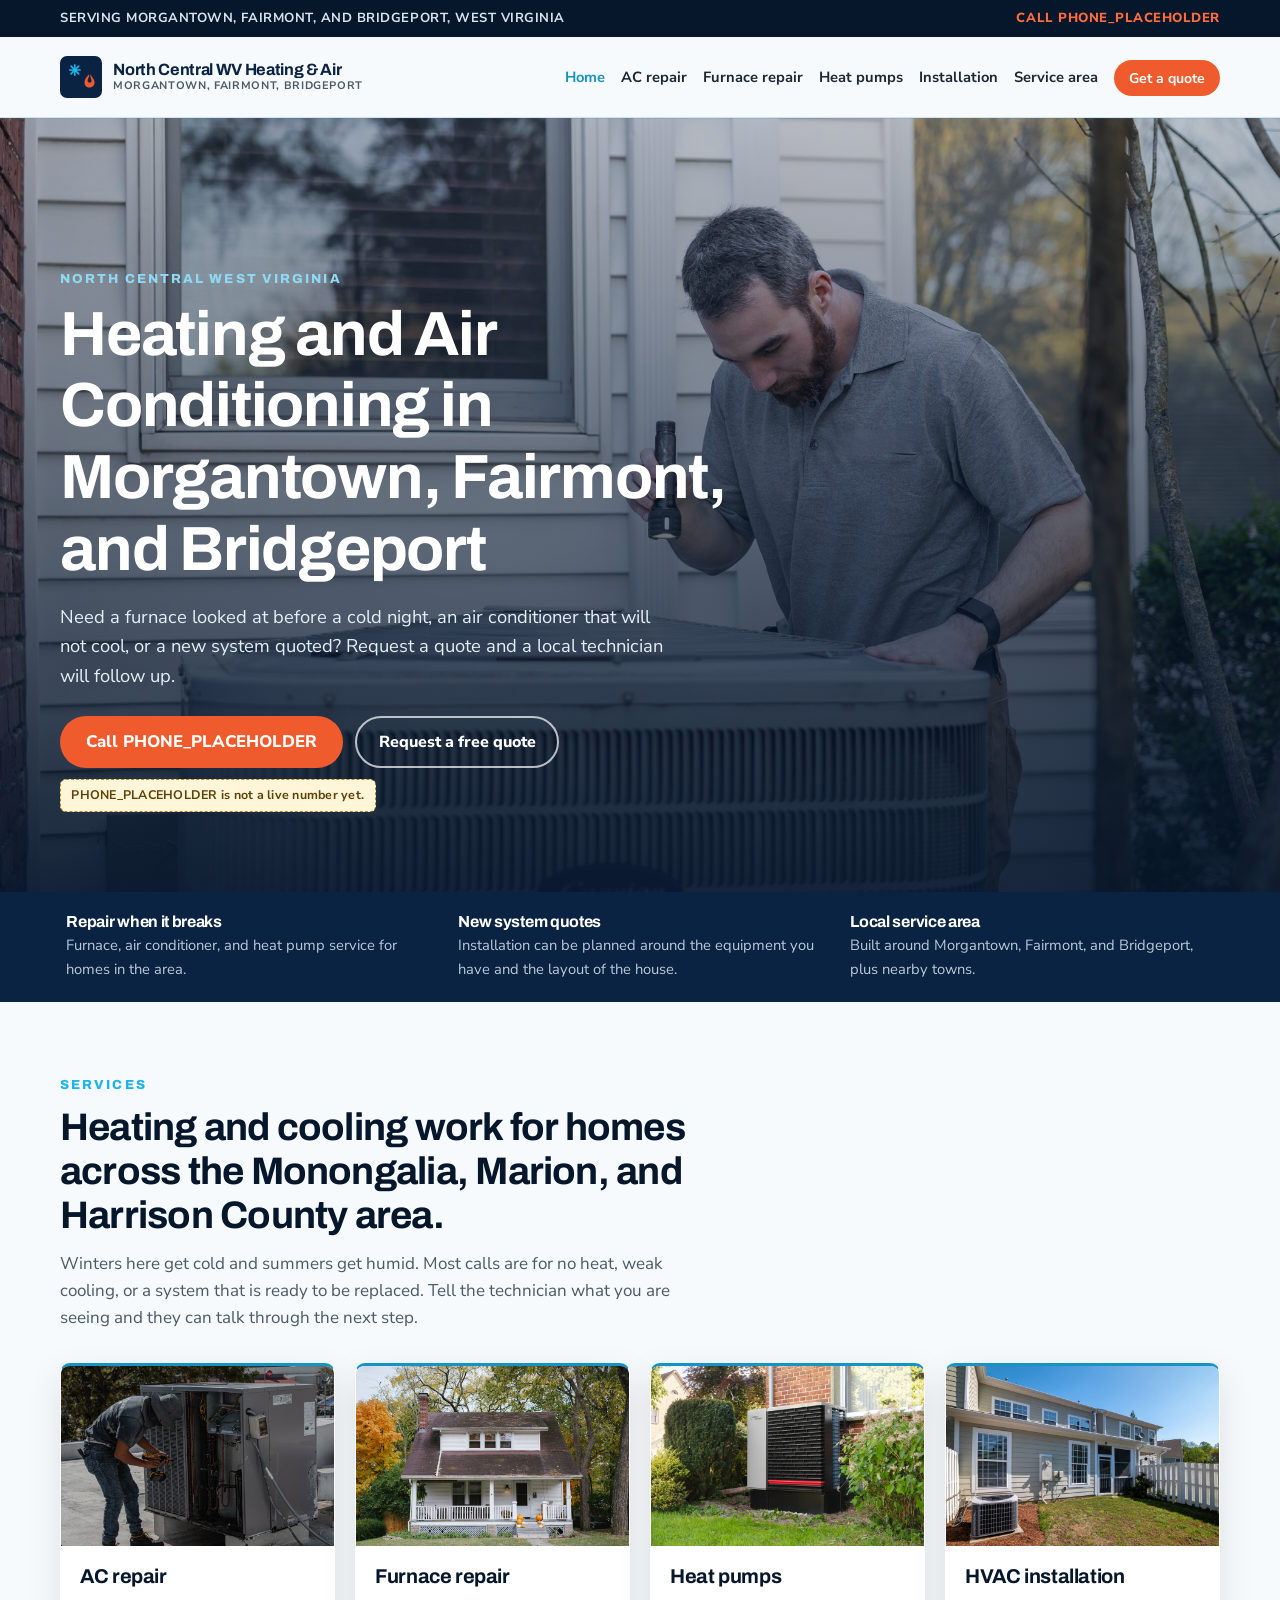
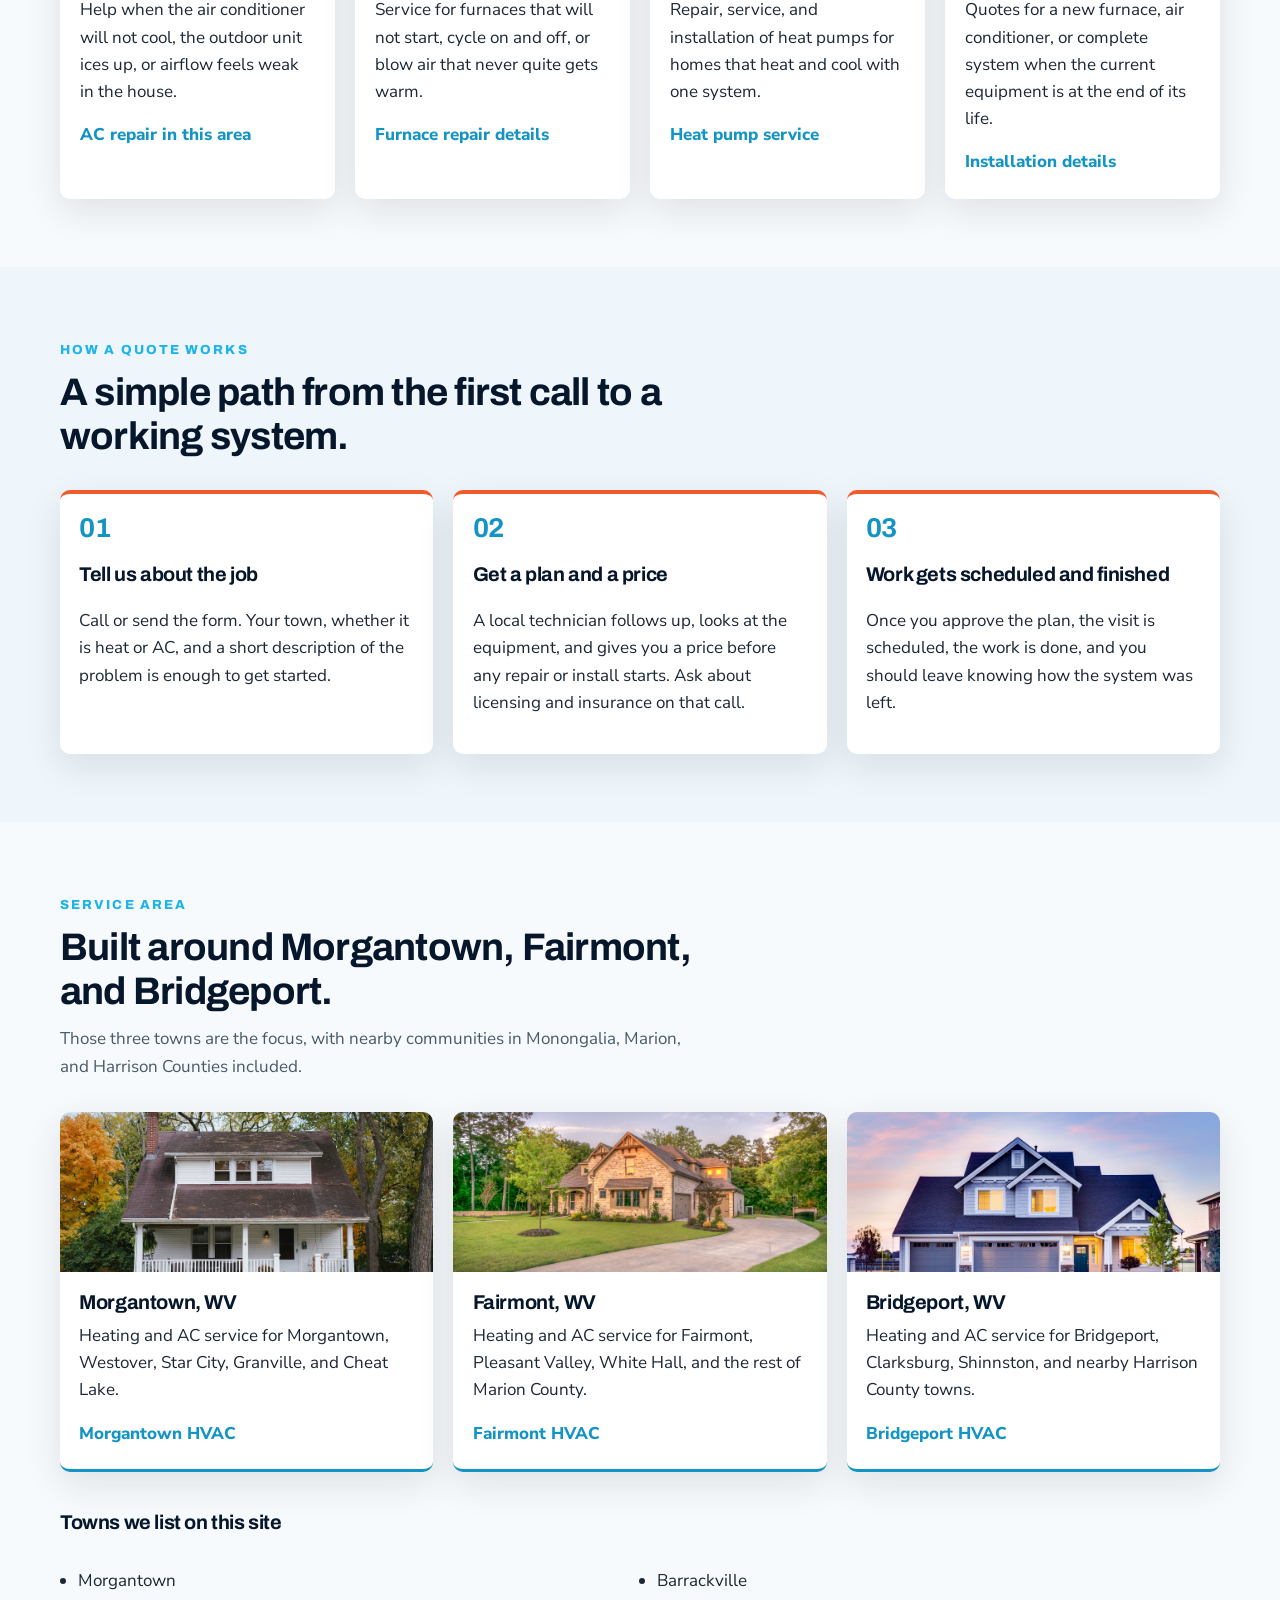
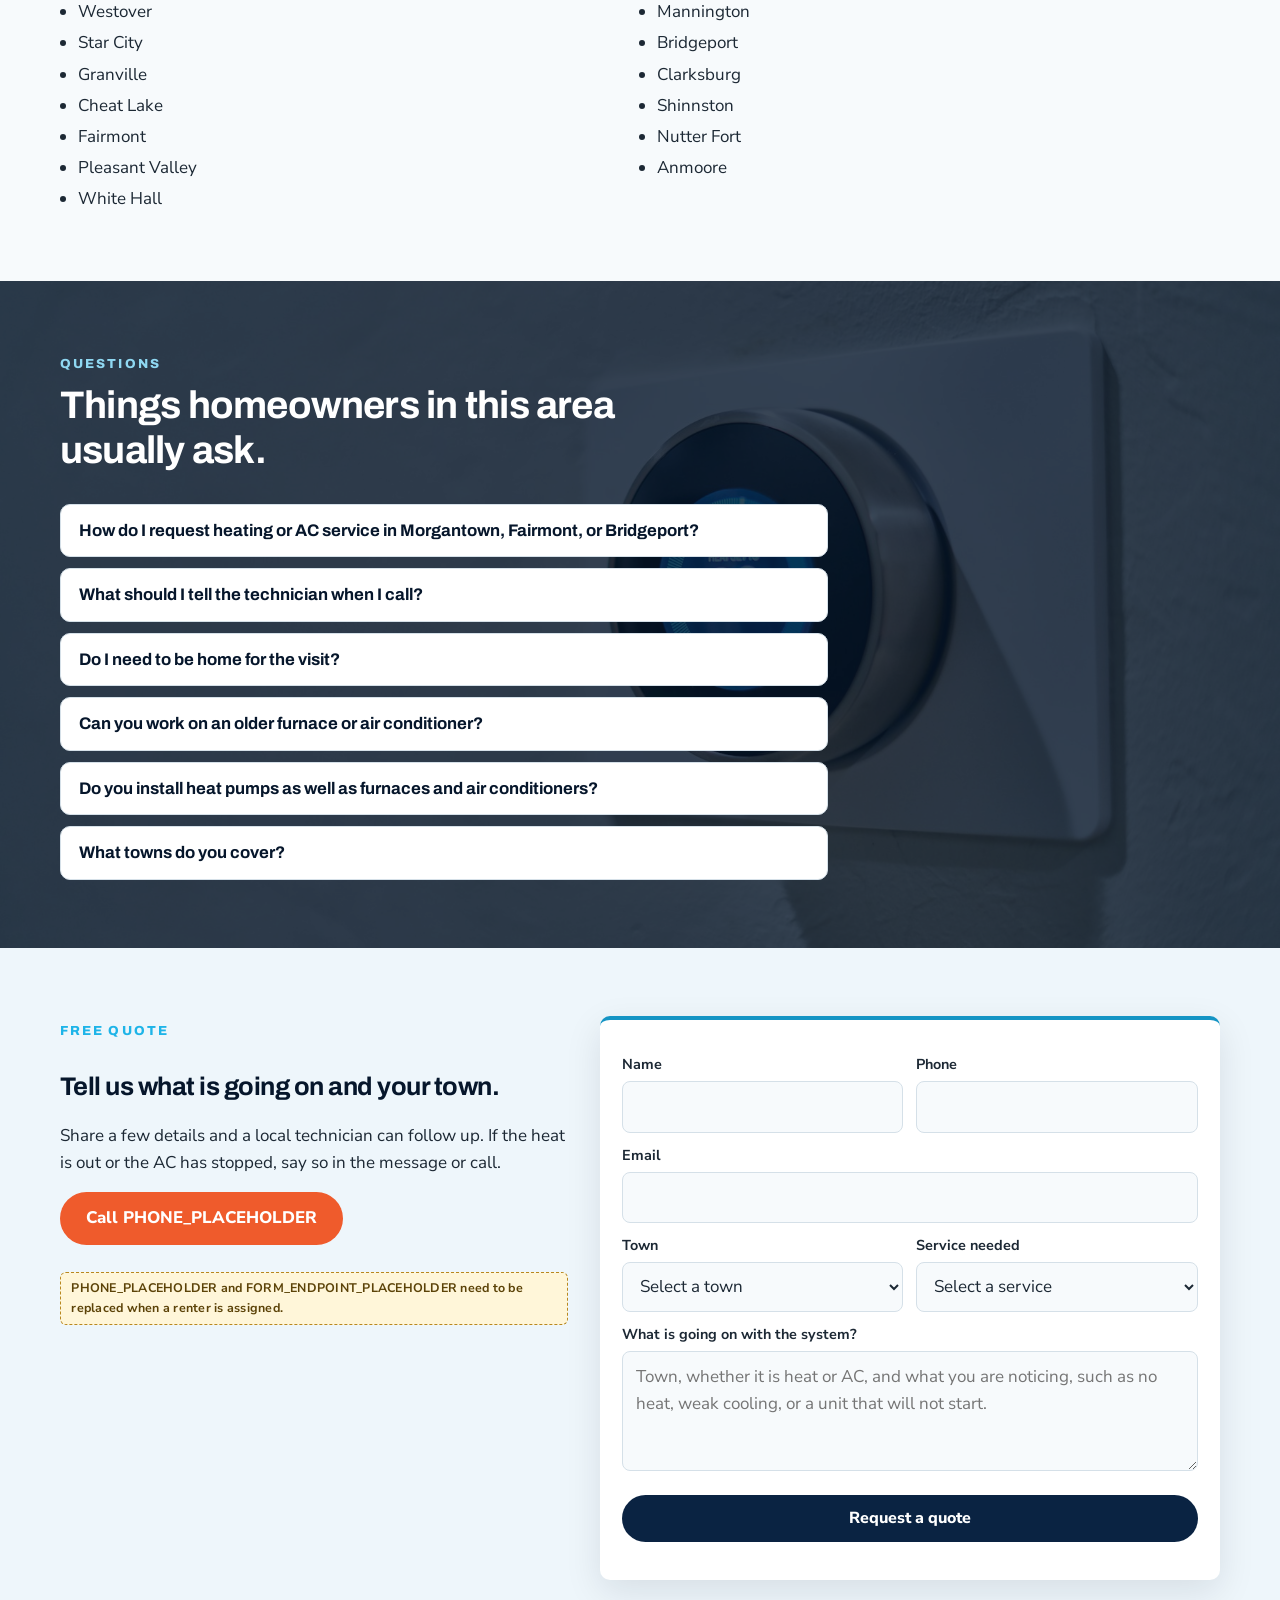
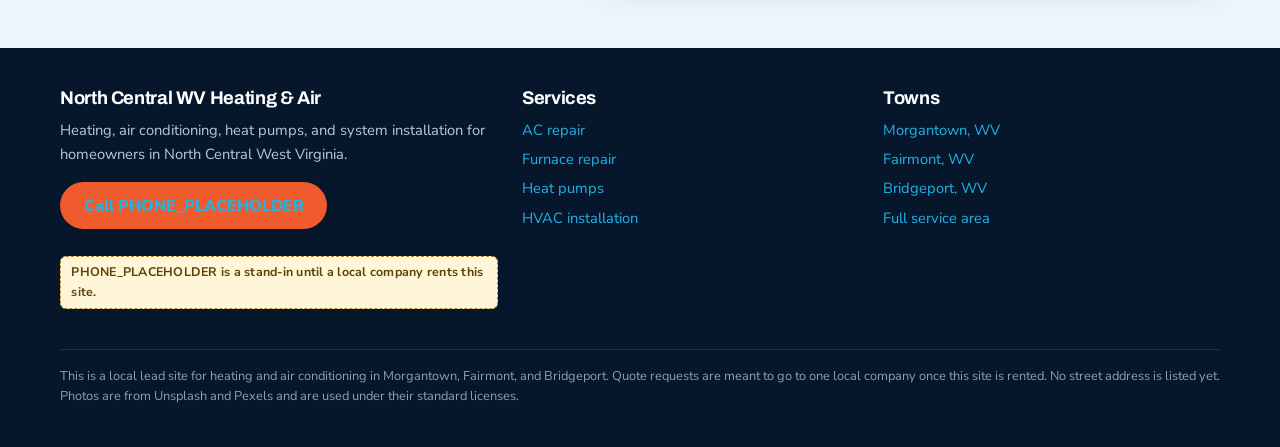
==== index.html @ 2a3346f8 "Initial commit: HVAC microsite for hvac.nulimitz.com" ====
<!DOCTYPE html>
<html lang="en">
<head>
  <meta charset="utf-8">
  <meta name="viewport" content="width=device-width, initial-scale=1">
  <title>HVAC in Morgantown, Fairmont, and Bridgeport, WV</title>
  <meta name="description" content="Request AC repair, furnace repair, heat pump service, or a new system quote in Morgantown, Fairmont, and Bridgeport, West Virginia. A local technician follows up on your request.">
  <meta name="robots" content="noindex, nofollow">
  <link rel="preconnect" href="https://fonts.googleapis.com">
  <link rel="preconnect" href="https://fonts.gstatic.com" crossorigin>
  <link href="https://fonts.googleapis.com/css2?family=Archivo:wght@500;600;700;800&family=Nunito+Sans:wght@400;500;600;700;800&display=swap" rel="stylesheet">
  <link rel="stylesheet" href="css/styles.css">
  <script type="application/ld+json">
{
  "@context": "https://schema.org",
  "@graph": [
    {
      "@type": "Service",
      "name": "Residential heating and air conditioning",
      "serviceType": "Heating and air conditioning",
      "description": "Request AC repair, furnace repair, heat pump service, or a new system quote in Morgantown, Fairmont, and Bridgeport, West Virginia. A local technician follows up on your request.",
      "url": "/",
      "provider": {
        "@type": "Organization",
        "name": "North Central WV Heating & Air"
      },
      "areaServed": [
        {
          "@type": "City",
          "name": "Morgantown",
          "addressRegion": "WV"
        },
        {
          "@type": "City",
          "name": "Fairmont",
          "addressRegion": "WV"
        },
        {
          "@type": "City",
          "name": "Bridgeport",
          "addressRegion": "WV"
        },
        {
          "@type": "AdministrativeArea",
          "name": "Monongalia County"
        },
        {
          "@type": "AdministrativeArea",
          "name": "Marion County"
        },
        {
          "@type": "AdministrativeArea",
          "name": "Harrison County"
        }
      ]
    },
    {
      "@type": "FAQPage",
      "mainEntity": [
        {
          "@type": "Question",
          "name": "How do I request heating or AC service in Morgantown, Fairmont, or Bridgeport?",
          "acceptedAnswer": {
            "@type": "Answer",
            "text": "Call or fill out the quote form with your town, the work you need, and a short description of the problem. A local technician follows up to talk through the job and give you a price before any work starts."
          }
        },
        {
          "@type": "Question",
          "name": "What should I tell the technician when I call?",
          "acceptedAnswer": {
            "@type": "Answer",
            "text": "Share the town, whether the issue is heat, air conditioning, or a full system, and what you are noticing, such as no heat, weak airflow, ice on the outdoor unit, or strange noises. Ask about licensing and insurance before you book."
          }
        },
        {
          "@type": "Question",
          "name": "Do I need to be home for the visit?",
          "acceptedAnswer": {
            "@type": "Answer",
            "text": "For most repair and installation quotes, someone should be home so the technician can look at the equipment and talk through the plan. If you have photos of the furnace, outdoor unit, or thermostat, those can help the first call go faster."
          }
        },
        {
          "@type": "Question",
          "name": "Can you work on an older furnace or air conditioner?",
          "acceptedAnswer": {
            "@type": "Answer",
            "text": "Yes. Many homes in this part of West Virginia still run older equipment. The technician should tell you whether a repair is reasonable or whether a replacement is the more practical path, and you can decide from there."
          }
        },
        {
          "@type": "Question",
          "name": "Do you install heat pumps as well as furnaces and air conditioners?",
          "acceptedAnswer": {
            "@type": "Answer",
            "text": "Heat pump work is one of the services listed on this site, along with furnace repair, AC repair, and full system installation. Mention a heat pump on the form if that is what you have or what you want to discuss."
          }
        },
        {
          "@type": "Question",
          "name": "What towns do you cover?",
          "acceptedAnswer": {
            "@type": "Answer",
            "text": "The service area is built around Morgantown, Fairmont, and Bridgeport, plus nearby communities in Monongalia, Marion, and Harrison Counties such as Westover, Star City, Cheat Lake, Pleasant Valley, Clarksburg, and Shinnston."
          }
        }
      ]
    }
  ]
}
</script>
</head>
<body>

<div class="topbar">
  <div class="wrap">
    <span>Serving Morgantown, Fairmont, and Bridgeport, West Virginia</span>
    <a href="tel:PHONE_PLACEHOLDER">Call PHONE_PLACEHOLDER</a>
  </div>
</div>
<header class="site-header">
  <div class="wrap">
    <a class="logo" href="index.html">
      <svg viewBox="0 0 48 48" aria-hidden="true">
        <rect width="48" height="48" rx="8" fill="#0a2342"/>
        <g fill="none" stroke="#1eb4e8" stroke-width="1.8" stroke-linecap="round">
          <path d="M17 10v12M11 16h12M12.6 11.6l8.8 8.8M12.6 20.4l8.8-8.8"/>
        </g>
        <path d="M33.5 36c3.4 0 6-2.5 6-5.8 0-3.6-3.2-6.4-5-9.2-.2 3.2 1.6 5 1.6 7.2 0 1.3-1 2.3-2.2 2.3s-2.3-1-2.3-2.3c0-2.4 2-4.5 2-7.4-3 2.4-5.6 5.6-5.6 9.4 0 3.3 2.5 5.8 5.5 5.8z" fill="#ef5b2c"/>
      </svg>
      <span class="logo-text">North Central WV Heating &amp; Air<span>Morgantown, Fairmont, Bridgeport</span></span>
    </a>
    <button class="nav-toggle" type="button" aria-expanded="false" aria-label="Open menu"><span></span><span></span><span></span></button>
    <nav>
      <ul>
        <li><a href="index.html" aria-current="page">Home</a></li>
        <li><a href="ac-repair/index.html">AC repair</a></li>
        <li><a href="furnace-repair/index.html">Furnace repair</a></li>
        <li><a href="heat-pumps/index.html">Heat pumps</a></li>
        <li><a href="hvac-installation/index.html">Installation</a></li>
        <li><a href="index.html#areas">Service area</a></li>
        <li><a href="index.html#quote" class="btn-nav">Get a quote</a></li>
      </ul>
    </nav>
  </div>
</header>


<section class="hero" style="background-image:url('img/hero.jpg')">
  <div class="wrap">
    <p class="eyebrow">North Central West Virginia</p>
    <h1>Heating and Air Conditioning in Morgantown, Fairmont, and Bridgeport</h1>
    <p class="lede">Need a furnace looked at before a cold night, an air conditioner that will not cool, or a new system quoted? Request a quote and a local technician will follow up.</p>
    <div class="hero-actions">
      <a class="btn btn-call" href="tel:PHONE_PLACEHOLDER">Call PHONE_PLACEHOLDER</a>
      <a class="btn btn-light" href="#quote">Request a free quote</a>
    </div>
    <p class="placeholder-note">PHONE_PLACEHOLDER is not a live number yet.</p>
  </div>
</section>

<section class="trust-bar">
  <div class="wrap">
    <div class="trust-item">
      <h3>Repair when it breaks</h3>
      <p>Furnace, air conditioner, and heat pump service for homes in the area.</p>
    </div>
    <div class="trust-item">
      <h3>New system quotes</h3>
      <p>Installation can be planned around the equipment you have and the layout of the house.</p>
    </div>
    <div class="trust-item">
      <h3>Local service area</h3>
      <p>Built around Morgantown, Fairmont, and Bridgeport, plus nearby towns.</p>
    </div>
  </div>
</section>

<section class="section" id="services">
  <div class="wrap">
    <div class="section-head">
      <p class="eyebrow">Services</p>
      <h2>Heating and cooling work for homes across the Monongalia, Marion, and Harrison County area.</h2>
      <p class="muted">Winters here get cold and summers get humid. Most calls are for no heat, weak cooling, or a system that is ready to be replaced. Tell the technician what you are seeing and they can talk through the next step.</p>
    </div>
    <div class="card-grid">
      <a class="service-card" href="ac-repair/index.html">
        <img src="img/ac-repair.jpg" alt="A technician working on an outdoor air conditioning unit">
        <div class="pad">
          <h3>AC repair</h3>
          <p>Help when the air conditioner will not cool, the outdoor unit ices up, or airflow feels weak in the house.</p>
          <span class="more">AC repair in this area</span>
        </div>
      </a>
      <a class="service-card" href="furnace-repair/index.html">
        <img src="img/house-autumn.jpg" alt="A classic two-story house in autumn, when home heating matters most">
        <div class="pad">
          <h3>Furnace repair</h3>
          <p>Service for furnaces that will not start, cycle on and off, or blow air that never quite gets warm.</p>
          <span class="more">Furnace repair details</span>
        </div>
      </a>
      <a class="service-card" href="heat-pumps/index.html">
        <img src="img/heat-pump.jpg" alt="A residential heat pump installed beside a brick house">
        <div class="pad">
          <h3>Heat pumps</h3>
          <p>Repair, service, and installation of heat pumps for homes that heat and cool with one system.</p>
          <span class="more">Heat pump service</span>
        </div>
      </a>
      <a class="service-card" href="hvac-installation/index.html">
        <img src="img/condenser-yard.jpg" alt="An outdoor condenser on a pad behind a house with a fenced yard">
        <div class="pad">
          <h3>HVAC installation</h3>
          <p>Quotes for a new furnace, air conditioner, or complete system when the current equipment is at the end of its life.</p>
          <span class="more">Installation details</span>
        </div>
      </a>
    </div>
  </div>
</section>

<section class="section band-ice" id="how">
  <div class="wrap">
    <div class="section-head">
      <p class="eyebrow">How a quote works</p>
      <h2>A simple path from the first call to a working system.</h2>
    </div>
    <div class="step-grid">
      <div class="step"><div class="pad">
        <p class="step-num">01</p>
        <h3>Tell us about the job</h3>
        <p>Call or send the form. Your town, whether it is heat or AC, and a short description of the problem is enough to get started.</p>
      </div></div>
      <div class="step"><div class="pad">
        <p class="step-num">02</p>
        <h3>Get a plan and a price</h3>
        <p>A local technician follows up, looks at the equipment, and gives you a price before any repair or install starts. Ask about licensing and insurance on that call.</p>
      </div></div>
      <div class="step"><div class="pad">
        <p class="step-num">03</p>
        <h3>Work gets scheduled and finished</h3>
        <p>Once you approve the plan, the visit is scheduled, the work is done, and you should leave knowing how the system was left.</p>
      </div></div>
    </div>
  </div>
</section>

<section class="section" id="areas">
  <div class="wrap">
    <div class="section-head">
      <p class="eyebrow">Service area</p>
      <h2>Built around Morgantown, Fairmont, and Bridgeport.</h2>
      <p class="muted">Those three towns are the focus, with nearby communities in Monongalia, Marion, and Harrison Counties included.</p>
    </div>
    <div class="area-grid">
      <a class="area-card" href="morgantown/index.html">
        <img src="img/house-autumn.jpg" alt="A porch-front house with fall trees, typical of older Morgantown neighborhoods">
        <div class="pad">
          <h3>Morgantown, WV</h3>
          <p>Heating and AC service for Morgantown, Westover, Star City, Granville, and Cheat Lake.</p>
          <span class="more">Morgantown HVAC</span>
        </div>
      </a>
      <a class="area-card" href="fairmont/index.html">
        <img src="img/house-trees.jpg" alt="A brick home on a wooded lot of the kind seen around Fairmont">
        <div class="pad">
          <h3>Fairmont, WV</h3>
          <p>Heating and AC service for Fairmont, Pleasant Valley, White Hall, and the rest of Marion County.</p>
          <span class="more">Fairmont HVAC</span>
        </div>
      </a>
      <a class="area-card" href="bridgeport/index.html">
        <img src="img/house-dusk.jpg" alt="A residential house at dusk, a setting common in the Bridgeport area">
        <div class="pad">
          <h3>Bridgeport, WV</h3>
          <p>Heating and AC service for Bridgeport, Clarksburg, Shinnston, and nearby Harrison County towns.</p>
          <span class="more">Bridgeport HVAC</span>
        </div>
      </a>
    </div>
    <div class="section-head" style="margin-top:2.5rem">
      <h3>Towns we list on this site</h3>
    </div>
    <ul class="town-list">
      <li>Morgantown</li><li>Westover</li><li>Star City</li><li>Granville</li>
      <li>Cheat Lake</li><li>Fairmont</li><li>Pleasant Valley</li><li>White Hall</li>
      <li>Barrackville</li><li>Mannington</li><li>Bridgeport</li><li>Clarksburg</li>
      <li>Shinnston</li><li>Nutter Fort</li><li>Anmoore</li>
    </ul>
  </div>
</section>

<section class="section band-photo" id="faq" style="background-image:url('img/thermostat.jpg')">
  <div class="wrap">
    <div class="section-head">
      <p class="eyebrow">Questions</p>
      <h2>Things homeowners in this area usually ask.</h2>
    </div>
    <div class="faq">
        <div class="faq-item">
          <h3><button type="button" aria-expanded="false" aria-controls="faq-1" id="faq-btn-1">How do I request heating or AC service in Morgantown, Fairmont, or Bridgeport?</button></h3>
          <div class="answer" id="faq-1">Call or fill out the quote form with your town, the work you need, and a short description of the problem. A local technician follows up to talk through the job and give you a price before any work starts.</div>
        </div>
        <div class="faq-item">
          <h3><button type="button" aria-expanded="false" aria-controls="faq-2" id="faq-btn-2">What should I tell the technician when I call?</button></h3>
          <div class="answer" id="faq-2">Share the town, whether the issue is heat, air conditioning, or a full system, and what you are noticing, such as no heat, weak airflow, ice on the outdoor unit, or strange noises. Ask about licensing and insurance before you book.</div>
        </div>
        <div class="faq-item">
          <h3><button type="button" aria-expanded="false" aria-controls="faq-3" id="faq-btn-3">Do I need to be home for the visit?</button></h3>
          <div class="answer" id="faq-3">For most repair and installation quotes, someone should be home so the technician can look at the equipment and talk through the plan. If you have photos of the furnace, outdoor unit, or thermostat, those can help the first call go faster.</div>
        </div>
        <div class="faq-item">
          <h3><button type="button" aria-expanded="false" aria-controls="faq-4" id="faq-btn-4">Can you work on an older furnace or air conditioner?</button></h3>
          <div class="answer" id="faq-4">Yes. Many homes in this part of West Virginia still run older equipment. The technician should tell you whether a repair is reasonable or whether a replacement is the more practical path, and you can decide from there.</div>
        </div>
        <div class="faq-item">
          <h3><button type="button" aria-expanded="false" aria-controls="faq-5" id="faq-btn-5">Do you install heat pumps as well as furnaces and air conditioners?</button></h3>
          <div class="answer" id="faq-5">Heat pump work is one of the services listed on this site, along with furnace repair, AC repair, and full system installation. Mention a heat pump on the form if that is what you have or what you want to discuss.</div>
        </div>
        <div class="faq-item">
          <h3><button type="button" aria-expanded="false" aria-controls="faq-6" id="faq-btn-6">What towns do you cover?</button></h3>
          <div class="answer" id="faq-6">The service area is built around Morgantown, Fairmont, and Bridgeport, plus nearby communities in Monongalia, Marion, and Harrison Counties such as Westover, Star City, Cheat Lake, Pleasant Valley, Clarksburg, and Shinnston.</div>
        </div>
    </div>
  </div>
</section>


<section class="section band-ice" id="quote">
  <div class="wrap quote-grid">
    <div>
      <p class="eyebrow">Free quote</p>
      <h2>Tell us what is going on and your town.</h2>
      <p>Share a few details and a local technician can follow up. If the heat is out or the AC has stopped, say so in the message or call.</p>
      <p><a class="btn btn-call" href="tel:PHONE_PLACEHOLDER">Call PHONE_PLACEHOLDER</a></p>
      <p class="placeholder-note">PHONE_PLACEHOLDER and FORM_ENDPOINT_PLACEHOLDER need to be replaced when a renter is assigned.</p>
    </div>
    <form action="FORM_ENDPOINT_PLACEHOLDER" method="post" data-quote-form>
      <div class="form-row">
        <div>
          <label for="name">Name</label>
          <input id="name" name="name" type="text" autocomplete="name" required>
        </div>
        <div>
          <label for="phone">Phone</label>
          <input id="phone" name="phone" type="tel" autocomplete="tel" required>
        </div>
      </div>
      <label for="email">Email</label>
      <input id="email" name="email" type="email" autocomplete="email">
      <div class="form-row">
        <div>
          <label for="city">Town</label>
          <select id="city" name="city" required>
            <option value="">Select a town</option>
            <option>Morgantown</option>
            <option>Fairmont</option>
            <option>Bridgeport</option>
            <option>Westover</option>
            <option>Star City</option>
            <option>Cheat Lake</option>
            <option>Clarksburg</option>
            <option>Other in North Central WV</option>
          </select>
        </div>
        <div>
          <label for="service">Service needed</label>
          <select id="service" name="service" required>
            <option value="" selected>Select a service</option>
            <option value="ac">AC repair</option>
            <option value="furnace">Furnace repair</option>
            <option value="heatpump">Heat pump service or install</option>
            <option value="install">New system installation</option>
            <option value="other">Not sure / other</option>
          </select>
        </div>
      </div>
      <label for="message">What is going on with the system?</label>
      <textarea id="message" name="message" placeholder="Town, whether it is heat or AC, and what you are noticing, such as no heat, weak cooling, or a unit that will not start." required></textarea>
      <p style="margin-top:1rem"><button class="btn btn-dark btn-wide" type="submit">Request a quote</button></p>
      <p class="form-status" role="status"></p>
    </form>
  </div>
</section>

<footer class="site-footer">
  <div class="wrap">
    <div class="foot-grid">
      <div>
        <h2>North Central WV Heating &amp; Air</h2>
        <p>Heating, air conditioning, heat pumps, and system installation for homeowners in North Central West Virginia.</p>
        <p><a class="btn btn-orange" href="tel:PHONE_PLACEHOLDER">Call PHONE_PLACEHOLDER</a></p>
        <p class="placeholder-note">PHONE_PLACEHOLDER is a stand-in until a local company rents this site.</p>
      </div>
      <div>
        <h2>Services</h2>
        <ul>
          <li><a href="ac-repair/index.html">AC repair</a></li>
          <li><a href="furnace-repair/index.html">Furnace repair</a></li>
          <li><a href="heat-pumps/index.html">Heat pumps</a></li>
          <li><a href="hvac-installation/index.html">HVAC installation</a></li>
        </ul>
      </div>
      <div>
        <h2>Towns</h2>
        <ul>
          <li><a href="morgantown/index.html">Morgantown, WV</a></li>
          <li><a href="fairmont/index.html">Fairmont, WV</a></li>
          <li><a href="bridgeport/index.html">Bridgeport, WV</a></li>
          <li><a href="index.html#areas">Full service area</a></li>
        </ul>
      </div>
    </div>
    <p class="legal">This is a local lead site for heating and air conditioning in Morgantown, Fairmont, and Bridgeport. Quote requests are meant to go to one local company once this site is rented. No street address is listed yet. Photos are from Unsplash and Pexels and are used under their standard licenses.</p>
  </div>
</footer>
<div class="call-dock"><a class="btn btn-call btn-wide" href="tel:PHONE_PLACEHOLDER">Call PHONE_PLACEHOLDER</a></div>
<script src="js/main.js"></script>

</body>
</html>
---- css/styles.css ----
/* North Central WV Heating & Air - local microsite styles */
:root {
  --ink: #1c2834;
  --ink-soft: #4a5a68;
  --navy: #0a2342;
  --navy-deep: #06162b;
  --navy-mid: #12345a;
  --cyan: #1494c4;
  --cyan-hot: #1eb4e8;
  --ice: #eef6fb;
  --paper: #f7fafc;
  --orange: #ef5b2c;
  --orange-hot: #ff6d3c;
  --line: #d5e0e8;
  --white: #fff;
  --shadow: 0 12px 36px rgba(6, 22, 43, 0.1);
  --radius: 10px;
  --max: 1160px;
  --header-h: 80px;
}

*, *::before, *::after { box-sizing: border-box; }
html { scroll-behavior: smooth; }
body {
  margin: 0;
  font-family: "Nunito Sans", "Segoe UI", sans-serif;
  color: var(--ink);
  background: var(--paper);
  line-height: 1.6;
  font-size: 17px;
}
img { max-width: 100%; height: auto; display: block; }
a { color: var(--cyan); }
h1, h2, h3, .logo-text, .eyebrow, .step-num {
  font-family: "Archivo", "Segoe UI", sans-serif;
  font-weight: 700;
  line-height: 1.15;
  color: var(--navy-deep);
  letter-spacing: -0.02em;
}
p { margin: 0 0 1rem; }
.wrap { width: min(var(--max), calc(100% - 2rem)); margin-inline: auto; }

/* Top bar */
.topbar {
  background: var(--navy-deep);
  color: #d7e4f0;
  font-size: 0.82rem;
  letter-spacing: 0.04em;
  text-transform: uppercase;
  font-weight: 700;
}
.topbar .wrap {
  display: flex;
  justify-content: space-between;
  gap: 1rem;
  align-items: center;
  padding: 0.5rem 0;
  flex-wrap: wrap;
}
.topbar a { color: var(--orange-hot); text-decoration: none; font-weight: 800; }

/* Header */
.site-header {
  position: sticky;
  top: 0;
  z-index: 40;
  background: rgba(247, 250, 252, 0.96);
  backdrop-filter: blur(10px);
  border-bottom: 1px solid var(--line);
  box-shadow: 0 1px 0 rgba(20, 148, 196, 0.15);
}
.site-header .wrap {
  display: flex;
  align-items: center;
  justify-content: space-between;
  min-height: var(--header-h);
  gap: 1rem;
}
.logo {
  display: flex;
  align-items: center;
  gap: 0.7rem;
  text-decoration: none;
  color: inherit;
}
.logo svg { width: 42px; height: 42px; flex: none; }
.logo-text { font-size: 1.02rem; line-height: 1.15; color: var(--navy); }
.logo-text span {
  display: block;
  font-family: "Nunito Sans", sans-serif;
  font-size: 0.68rem;
  font-weight: 700;
  color: var(--ink-soft);
  letter-spacing: 0.06em;
  text-transform: uppercase;
}

nav ul {
  display: flex;
  gap: 1rem;
  list-style: none;
  margin: 0;
  padding: 0;
  align-items: center;
  flex-wrap: wrap;
}
nav a {
  text-decoration: none;
  color: var(--ink);
  font-weight: 700;
  font-size: 0.92rem;
}
nav a:hover, nav a[aria-current="page"] { color: var(--cyan); }
nav .btn-nav {
  background: var(--orange);
  color: var(--white);
  border-radius: 999px;
  padding: 0.55rem 0.95rem;
  font-size: 0.88rem;
}
nav .btn-nav:hover { background: var(--orange-hot); color: var(--white); }
.nav-toggle {
  display: none;
  background: none;
  border: 1px solid var(--line);
  border-radius: 8px;
  padding: 0.45rem 0.6rem;
  cursor: pointer;
}
.nav-toggle span { display: block; width: 20px; height: 2px; background: var(--navy); margin: 4px 0; }

/* Buttons */
.btn {
  display: inline-flex;
  align-items: center;
  justify-content: center;
  gap: 0.45rem;
  border-radius: 999px;
  padding: 0.85rem 1.35rem;
  font-weight: 800;
  text-decoration: none;
  border: 2px solid transparent;
  cursor: pointer;
  font-family: inherit;
  font-size: 1rem;
  line-height: 1;
}
.btn-gold, .btn-orange { background: var(--orange); color: var(--white); }
.btn-gold:hover, .btn-orange:hover { background: var(--orange-hot); }
.btn-light { background: transparent; color: var(--white); border-color: rgba(255,255,255,0.7); }
.btn-light:hover { background: rgba(255,255,255,0.12); }
.btn-dark { background: var(--navy); color: var(--white); }
.btn-dark:hover { background: var(--navy-mid); }
.btn-call { background: var(--orange); color: var(--white); font-size: 1.05rem; padding: 1rem 1.5rem; }
.btn-call:hover { background: var(--orange-hot); }
.btn-wide { width: 100%; }
.hero-actions, .cta-actions { display: flex; flex-wrap: wrap; gap: 0.75rem; }

/* Placeholder marker */
.placeholder-note {
  display: inline-block;
  margin-top: 0.65rem;
  padding: 0.35rem 0.65rem;
  border: 1px dashed #b8871f;
  background: #fff6d9;
  color: #5c4308;
  font-size: 0.78rem;
  font-weight: 700;
  letter-spacing: 0.02em;
  border-radius: 6px;
}

/* Hero */
.hero {
  position: relative;
  min-height: 640px;
  height: 86vh;
  max-height: 860px;
  display: grid;
  align-items: end;
  color: var(--white);
  background: var(--navy-deep) center / cover no-repeat;
}
.hero::before {
  content: "";
  position: absolute;
  inset: 0;
  background:
    linear-gradient(180deg, rgba(6,22,43,0.25) 0%, rgba(6,22,43,0.55) 45%, rgba(6,22,43,0.9) 100%);
}
.hero .wrap { position: relative; z-index: 1; padding: 5.5rem 0 4rem; }
.eyebrow {
  display: inline-block;
  color: var(--cyan-hot);
  font-size: 0.82rem;
  letter-spacing: 0.16em;
  text-transform: uppercase;
  margin-bottom: 0.8rem;
  font-weight: 800;
}
.hero .eyebrow { color: #8fd8f2; }
.hero h1 {
  color: var(--white);
  font-size: clamp(2.05rem, 5.2vw, 3.9rem);
  max-width: 18ch;
  margin: 0 0 1rem;
}
.hero .lede {
  font-size: 1.15rem;
  max-width: 38rem;
  color: #e4eef6;
  margin-bottom: 1.6rem;
}

/* Trust strip */
.trust-bar {
  background: var(--navy);
  color: #d7e4f0;
  padding: 1.1rem 0;
}
.trust-bar .wrap {
  display: grid;
  grid-template-columns: repeat(3, 1fr);
  gap: 1rem;
}
.trust-item { padding: 0.2rem 0.4rem; }
.trust-item h3 {
  color: var(--white);
  font-size: 1rem;
  margin: 0 0 0.2rem;
}
.trust-item p { margin: 0; font-size: 0.92rem; color: #b9c9d8; }

/* Sections */
.section { padding: 4.25rem 0; }
.section-head { max-width: 40rem; margin-bottom: 2rem; }
.section-head h2 { font-size: clamp(1.8rem, 3vw, 2.45rem); margin: 0 0 0.75rem; }
.muted { color: var(--ink-soft); }
.band-cream, .band-ice { background: var(--ice); }
.band-navy {
  background: var(--navy);
  color: #e4eef6;
}
.band-navy h2, .band-navy h3, .band-navy .eyebrow { color: var(--white); }
.band-navy .eyebrow { color: #8fd8f2; }
.band-navy p { color: #c5d4e2; }
.band-photo {
  position: relative;
  background: var(--navy-deep) center / cover no-repeat;
  color: #fff;
}
.band-photo::before {
  content: "";
  position: absolute;
  inset: 0;
  background: rgba(6, 22, 43, 0.78);
}
.band-photo .wrap { position: relative; z-index: 1; }
.band-photo .eyebrow { color: #8fd8f2; }
.band-photo h2 { color: var(--white); }

/* Service cards */
.card-grid, .area-grid, .step-grid {
  display: grid;
  gap: 1.25rem;
}
.card-grid { grid-template-columns: repeat(auto-fit, minmax(240px, 1fr)); }
.service-card {
  background: var(--white);
  border-radius: var(--radius);
  overflow: hidden;
  box-shadow: var(--shadow);
  display: flex;
  flex-direction: column;
  text-decoration: none;
  color: inherit;
  border: 1px solid transparent;
  border-top: 3px solid var(--cyan);
}
.service-card:hover { border-color: var(--orange); border-top-color: var(--orange); }
.service-card img { width: 100%; height: 180px; object-fit: cover; }
.service-card .pad, .area-card .pad, .step .pad { padding: 1.2rem 1.2rem 1.4rem; }
.service-card h3, .area-card h3 { margin: 0 0 0.5rem; font-size: 1.25rem; }
.more { font-weight: 800; color: var(--cyan); }

/* Areas */
.area-grid { grid-template-columns: repeat(3, 1fr); }
.area-card {
  background: var(--white);
  border-radius: var(--radius);
  box-shadow: var(--shadow);
  overflow: hidden;
  text-decoration: none;
  color: inherit;
  border-bottom: 3px solid var(--cyan);
}
.area-card:hover { border-bottom-color: var(--orange); }
.area-card img { width: 100%; height: 160px; object-fit: cover; }
.town-list { columns: 2; margin: 0; padding-left: 1.1rem; }
.town-list li { break-inside: avoid; margin-bottom: 0.25rem; }

/* Steps */
.step-grid { grid-template-columns: repeat(3, 1fr); }
.step {
  background: var(--white);
  border-radius: var(--radius);
  border-top: 4px solid var(--orange);
  box-shadow: var(--shadow);
}
.step-num {
  color: var(--cyan);
  font-size: 1.7rem;
  margin: 0 0 0.3rem;
}

/* FAQ */
.faq { display: grid; gap: 0.7rem; max-width: 48rem; }
.faq-item {
  background: var(--white);
  border-radius: 10px;
  border: 1px solid var(--line);
}
.faq-item h3 { margin: 0; font-size: 1.05rem; }
.faq-item button {
  width: 100%;
  text-align: left;
  background: none;
  border: 0;
  padding: 1rem 1.1rem;
  font: inherit;
  font-weight: 700;
  cursor: pointer;
  color: var(--navy-deep);
}
.faq-item .answer { padding: 0 1.1rem 1rem; color: var(--ink-soft); display: none; }
.faq-item.is-open .answer { display: block; }
.band-photo .faq-item button { color: var(--navy-deep); }

/* Quote / form */
.quote-grid {
  display: grid;
  grid-template-columns: 0.9fr 1.1fr;
  gap: 2rem;
  align-items: start;
}
form {
  background: var(--white);
  padding: 1.4rem;
  border-radius: var(--radius);
  box-shadow: var(--shadow);
  border-top: 4px solid var(--cyan);
}
label { display: block; font-weight: 700; font-size: 0.9rem; margin: 0.7rem 0 0.3rem; }
input, select, textarea {
  width: 100%;
  font: inherit;
  padding: 0.7rem 0.8rem;
  border: 1px solid var(--line);
  border-radius: 8px;
  background: var(--paper);
  color: var(--ink);
}
textarea { min-height: 120px; resize: vertical; }
.form-row { display: grid; grid-template-columns: 1fr 1fr; gap: 0.8rem; }
.form-status {
  display: none;
  margin-top: 0.8rem;
  padding: 0.7rem 0.8rem;
  background: #fff6d9;
  border: 1px dashed #b8871f;
  border-radius: 8px;
  color: #5c4308;
  font-size: 0.92rem;
}
.form-status.is-visible { display: block; }

/* Footer */
.site-footer {
  background: var(--navy-deep);
  color: #b9c9d8;
  padding: 2.5rem 0 1.5rem;
  font-size: 0.92rem;
}
.site-footer a { color: var(--cyan-hot); text-decoration: none; }
.foot-grid {
  display: grid;
  grid-template-columns: 1.3fr 1fr 1fr;
  gap: 1.5rem;
  margin-bottom: 1.5rem;
}
.site-footer h2 { color: var(--white); font-size: 1.15rem; margin: 0 0 0.6rem; }
.site-footer ul { list-style: none; margin: 0; padding: 0; }
.site-footer li { margin-bottom: 0.35rem; }
.legal { border-top: 1px solid rgba(255,255,255,0.12); padding-top: 1rem; font-size: 0.8rem; color: #8aa0b4; }

/* Page hero (interior) */
.page-hero {
  background: var(--navy) center / cover no-repeat;
  color: #fff;
  position: relative;
  min-height: 320px;
  display: grid;
  align-items: end;
}
.page-hero::before {
  content: "";
  position: absolute;
  inset: 0;
  background: linear-gradient(180deg, rgba(6,22,43,0.35), rgba(6,22,43,0.84));
}
.page-hero .wrap { position: relative; z-index: 1; padding: 4.5rem 0 2.4rem; }
.page-hero h1 { color: #fff; font-size: clamp(1.9rem, 4vw, 3rem); margin: 0 0 0.6rem; max-width: 20ch; }
.page-hero p { color: #d7e4f0; max-width: 38rem; }
.page-hero .eyebrow { color: #8fd8f2; }

.content-split {
  display: grid;
  grid-template-columns: 1.15fr 0.85fr;
  gap: 2rem;
  align-items: start;
}
.prose h2 { font-size: 1.7rem; margin-top: 0; }
.side-card {
  background: var(--ice);
  border-radius: var(--radius);
  padding: 1.3rem;
  position: sticky;
  top: calc(var(--header-h) + 1rem);
  border-top: 4px solid var(--orange);
}
.side-card img { border-radius: 10px; margin-bottom: 1rem; height: 180px; width: 100%; object-fit: cover; }

.call-dock {
  display: none;
  position: fixed;
  left: 0; right: 0; bottom: 0;
  z-index: 50;
  padding: 0.65rem 0.85rem calc(0.65rem + env(safe-area-inset-bottom));
  background: var(--navy-deep);
  box-shadow: 0 -6px 24px rgba(0,0,0,0.25);
}

@media (max-width: 900px) {
  .area-grid, .step-grid, .quote-grid, .content-split, .foot-grid, .trust-bar .wrap {
    grid-template-columns: 1fr;
  }
  .nav-toggle { display: block; }
  nav {
    display: none;
    position: absolute;
    left: 0; right: 0;
    top: 100%;
    background: var(--paper);
    border-bottom: 1px solid var(--line);
    padding: 0.5rem 1rem 1rem;
  }
  nav.is-open { display: block; }
  nav ul { flex-direction: column; align-items: flex-start; gap: 0.7rem; }
  .hero { height: auto; min-height: 560px; max-height: 720px; }
  .call-dock { display: block; }
  body { padding-bottom: 4.6rem; }
  .form-row { grid-template-columns: 1fr; }
  .town-list { columns: 1; }
  .topbar { font-size: 0.75rem; text-transform: none; letter-spacing: 0.02em; }
}
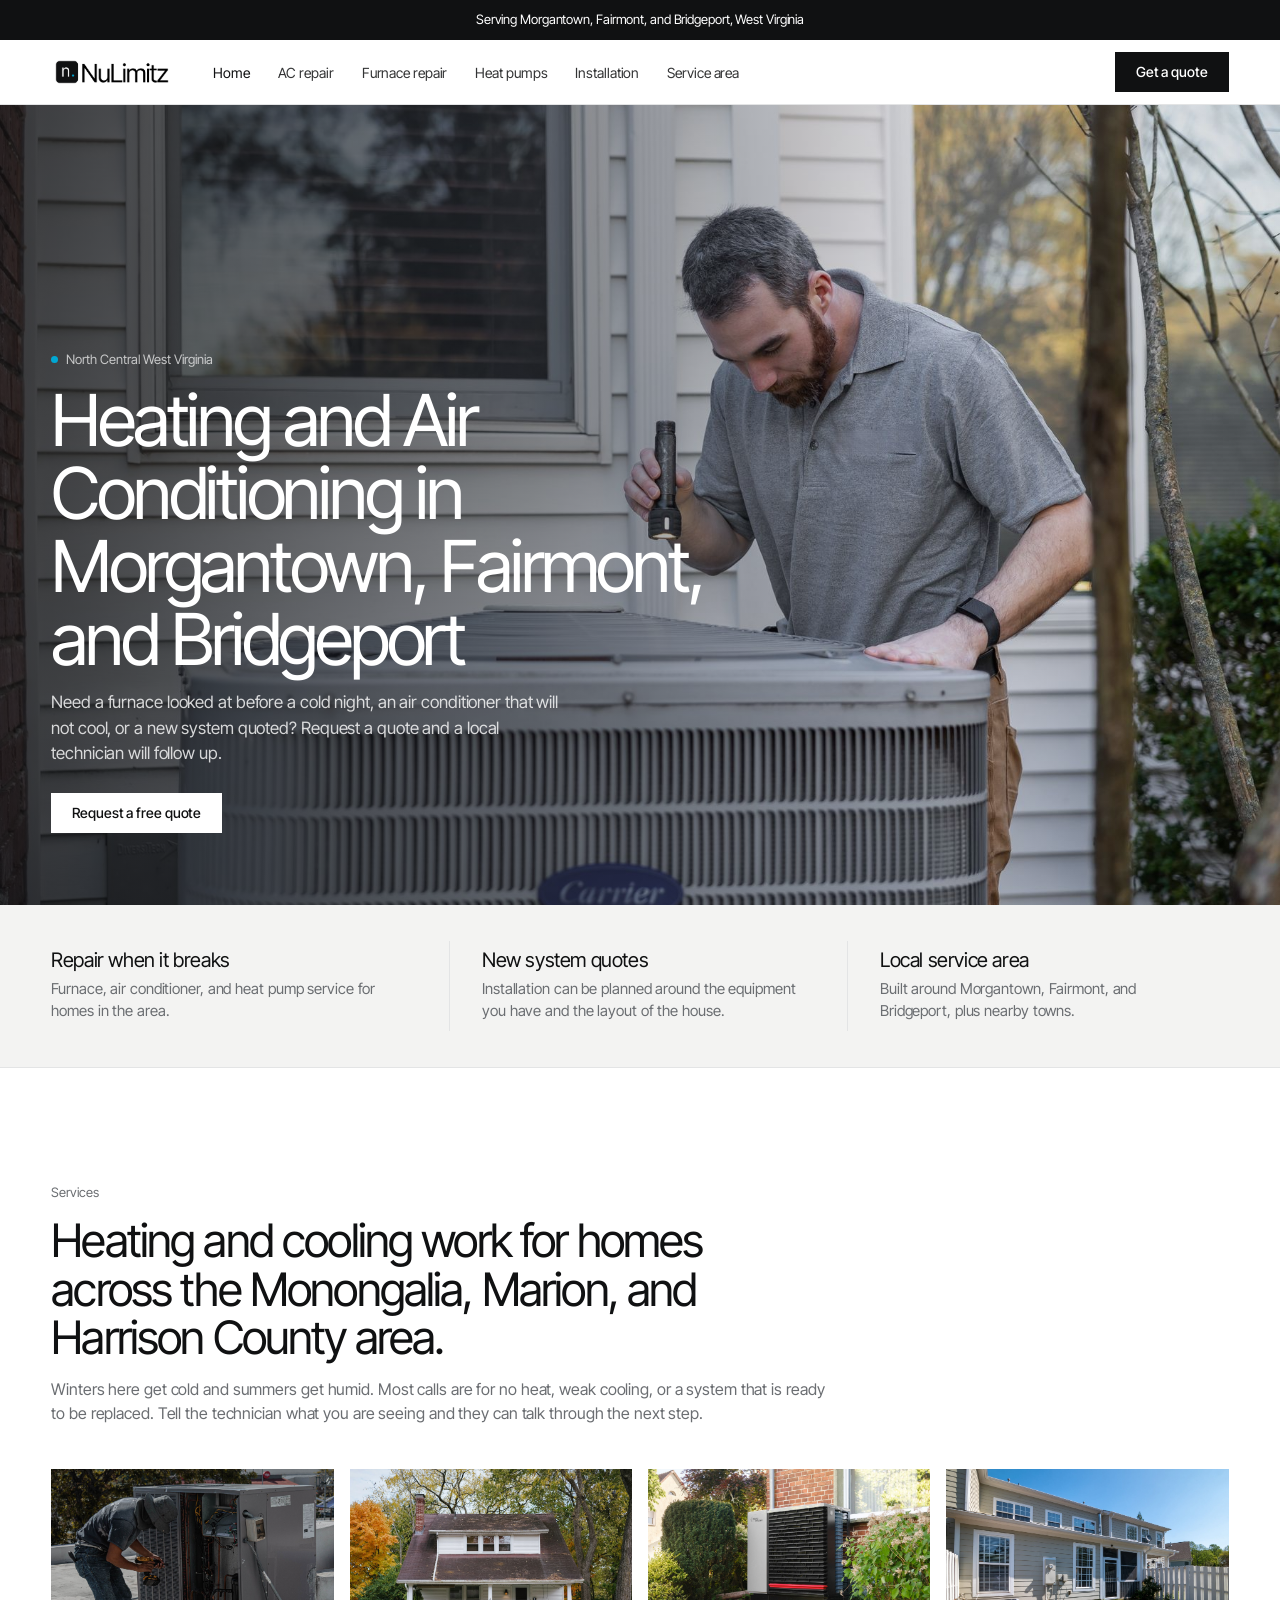
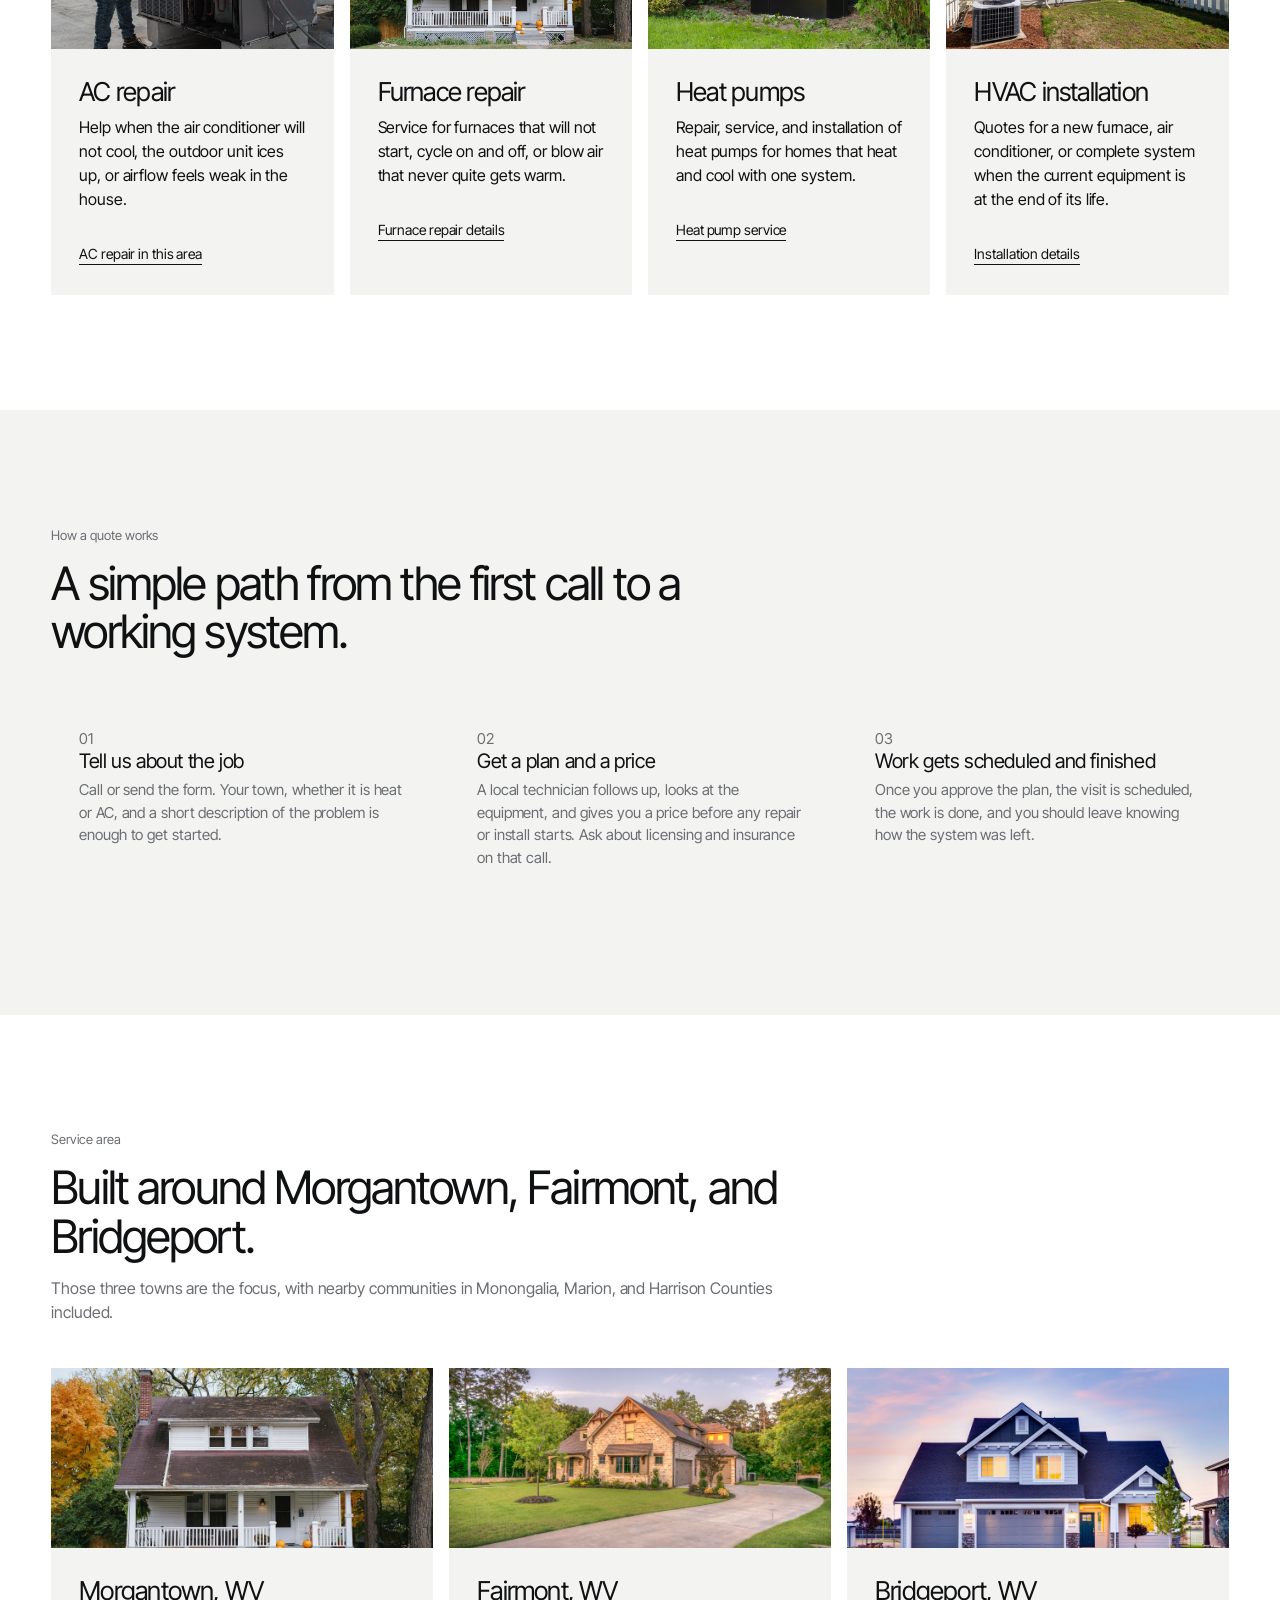
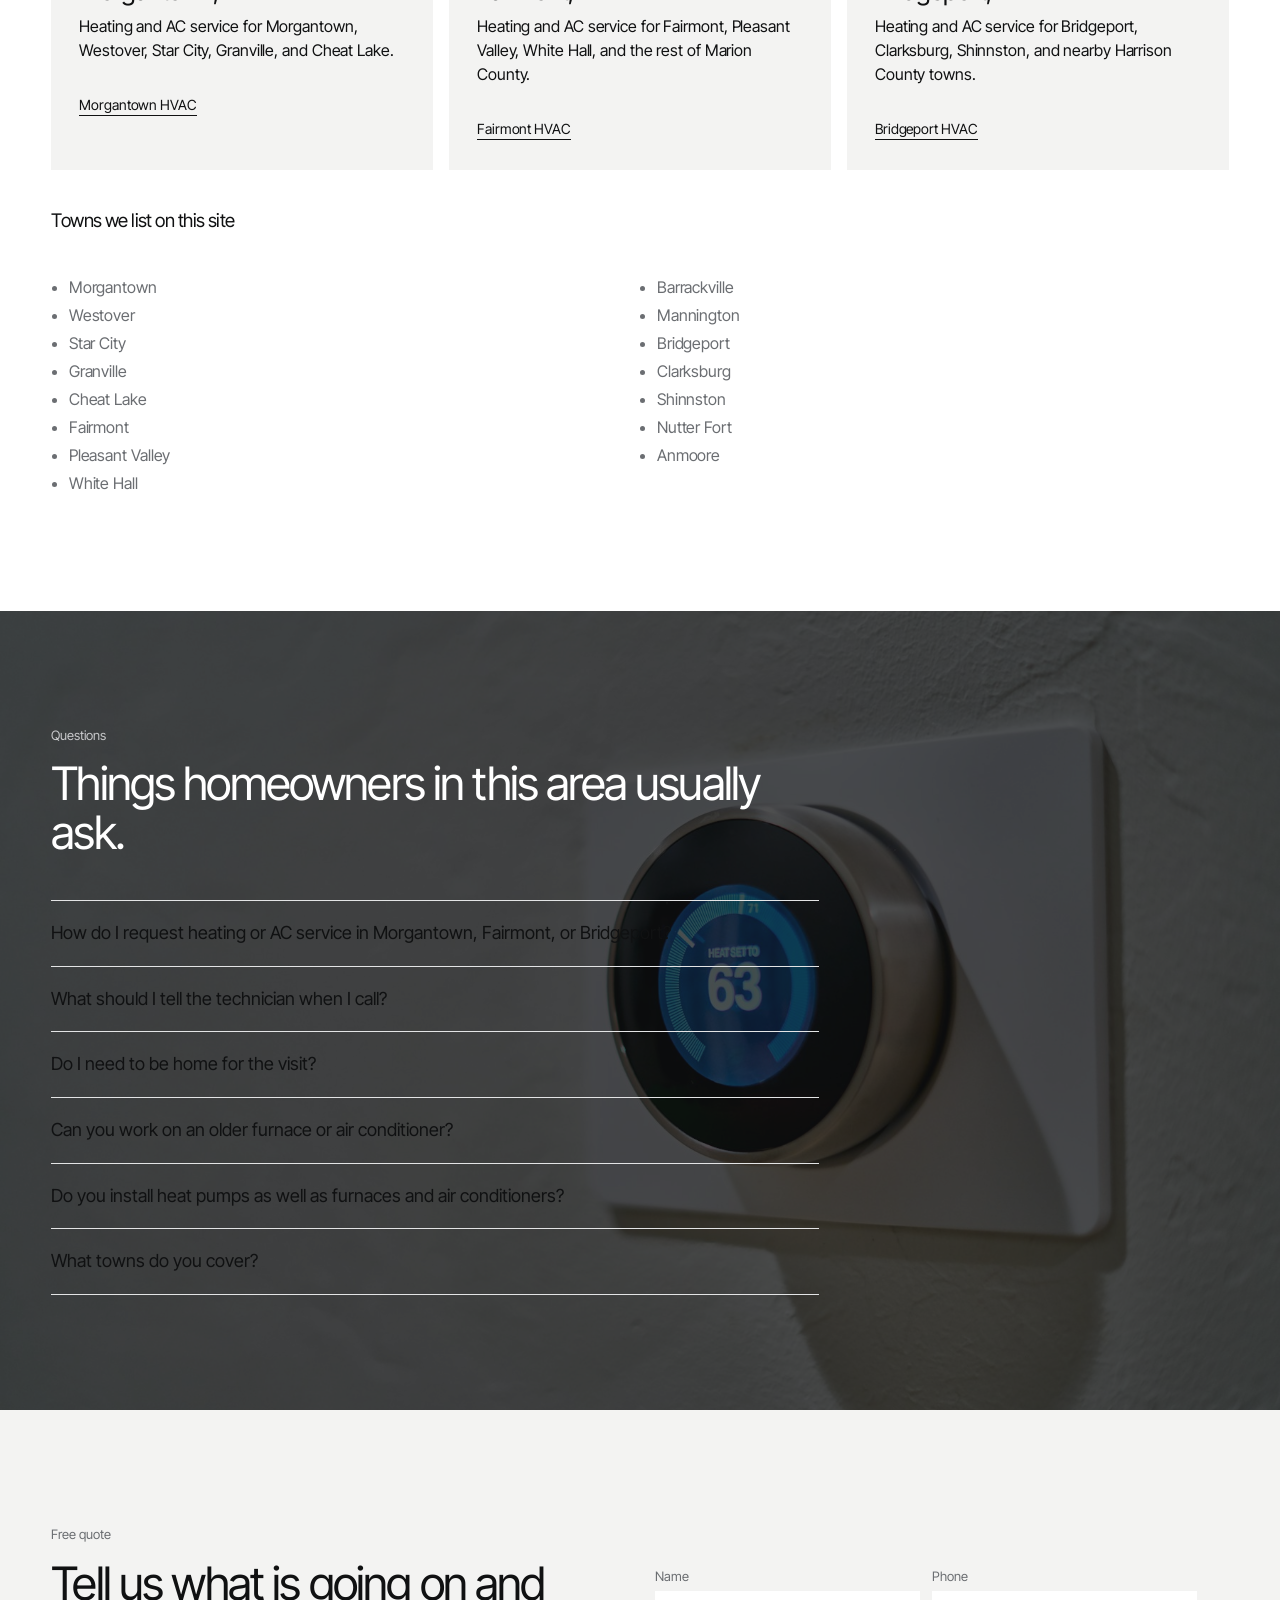
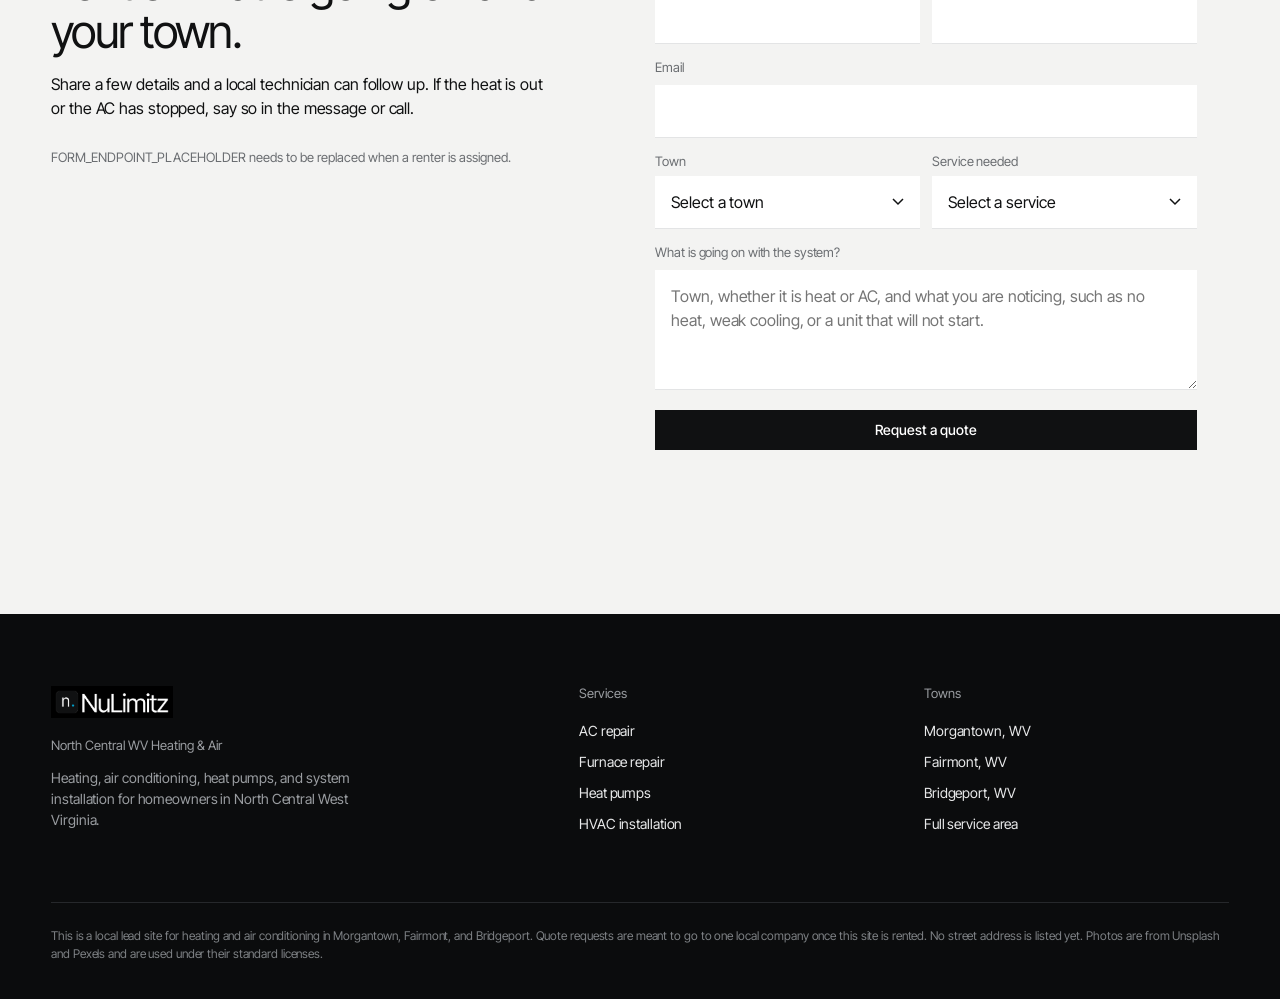
==== commit 956266c5: "Restyle site with the new NuLimitz brand Apply the live nulimitz.com logo, favicons, Inter Tight typ" ====
--- a/index.html
+++ b/index.html
@@ -6,9 +6,14 @@
   <title>HVAC in Morgantown, Fairmont, and Bridgeport, WV</title>
   <meta name="description" content="Request AC repair, furnace repair, heat pump service, or a new system quote in Morgantown, Fairmont, and Bridgeport, West Virginia. A local technician follows up on your request.">
   <meta name="robots" content="noindex, nofollow">
+  <link rel="icon" href="/favicon.ico" sizes="any">
+  <link rel="icon" type="image/svg+xml" href="/favicon.svg">
+  <link rel="icon" type="image/png" sizes="32x32" href="/favicon-32.png">
+  <link rel="apple-touch-icon" href="/apple-touch-icon.png">
+  <link rel="icon" type="image/png" sizes="512x512" href="/icon-512.png">
   <link rel="preconnect" href="https://fonts.googleapis.com">
   <link rel="preconnect" href="https://fonts.gstatic.com" crossorigin>
-  <link href="https://fonts.googleapis.com/css2?family=Archivo:wght@500;600;700;800&family=Nunito+Sans:wght@400;500;600;700;800&display=swap" rel="stylesheet">
+  <link href="https://fonts.googleapis.com/css2?family=Inter+Tight:wght@300;400;500&display=swap" rel="stylesheet">
   <link rel="stylesheet" href="css/styles.css">
   <script type="application/ld+json">
 {
@@ -116,22 +121,11 @@
 <div class="topbar">
   <div class="wrap">
     <span>Serving Morgantown, Fairmont, and Bridgeport, West Virginia</span>
-    <a href="tel:PHONE_PLACEHOLDER">Call PHONE_PLACEHOLDER</a>
-  </div>
+    </div>
 </div>
 <header class="site-header">
   <div class="wrap">
-    <a class="logo" href="index.html">
-      <svg viewBox="0 0 48 48" aria-hidden="true">
-        <rect width="48" height="48" rx="8" fill="#0a2342"/>
-        <g fill="none" stroke="#1eb4e8" stroke-width="1.8" stroke-linecap="round">
-          <path d="M17 10v12M11 16h12M12.6 11.6l8.8 8.8M12.6 20.4l8.8-8.8"/>
-        </g>
-        <path d="M33.5 36c3.4 0 6-2.5 6-5.8 0-3.6-3.2-6.4-5-9.2-.2 3.2 1.6 5 1.6 7.2 0 1.3-1 2.3-2.2 2.3s-2.3-1-2.3-2.3c0-2.4 2-4.5 2-7.4-3 2.4-5.6 5.6-5.6 9.4 0 3.3 2.5 5.8 5.5 5.8z" fill="#ef5b2c"/>
-      </svg>
-      <span class="logo-text">North Central WV Heating &amp; Air<span>Morgantown, Fairmont, Bridgeport</span></span>
-    </a>
-    <button class="nav-toggle" type="button" aria-expanded="false" aria-label="Open menu"><span></span><span></span><span></span></button>
+    <a class="logo" href="index.html" aria-label="NuLimitz home"><img src="/img/logo-light.png" alt="NuLimitz"></a>
     <nav>
       <ul>
         <li><a href="index.html" aria-current="page">Home</a></li>
@@ -140,12 +134,14 @@
         <li><a href="heat-pumps/index.html">Heat pumps</a></li>
         <li><a href="hvac-installation/index.html">Installation</a></li>
         <li><a href="index.html#areas">Service area</a></li>
-        <li><a href="index.html#quote" class="btn-nav">Get a quote</a></li>
-      </ul>
+        </ul>
     </nav>
+    <div class="header-right">
+      <a class="btn" href="index.html#quote">Get a quote</a>
+      <button class="nav-toggle" type="button" aria-expanded="false" aria-label="Open menu">Menu</button>
+    </div>
   </div>
 </header>
-
 
 <section class="hero" style="background-image:url('img/hero.jpg')">
   <div class="wrap">
@@ -153,11 +149,9 @@
     <h1>Heating and Air Conditioning in Morgantown, Fairmont, and Bridgeport</h1>
     <p class="lede">Need a furnace looked at before a cold night, an air conditioner that will not cool, or a new system quoted? Request a quote and a local technician will follow up.</p>
     <div class="hero-actions">
-      <a class="btn btn-call" href="tel:PHONE_PLACEHOLDER">Call PHONE_PLACEHOLDER</a>
-      <a class="btn btn-light" href="#quote">Request a free quote</a>
-    </div>
-    <p class="placeholder-note">PHONE_PLACEHOLDER is not a live number yet.</p>
-  </div>
+      <a class="btn btn-call" href="#quote">Request a free quote</a>
+    </div>
+    </div>
 </section>
 
 <section class="trust-bar">
@@ -327,16 +321,13 @@
   </div>
 </section>
 
-
 <section class="section band-ice" id="quote">
   <div class="wrap quote-grid">
     <div>
       <p class="eyebrow">Free quote</p>
       <h2>Tell us what is going on and your town.</h2>
       <p>Share a few details and a local technician can follow up. If the heat is out or the AC has stopped, say so in the message or call.</p>
-      <p><a class="btn btn-call" href="tel:PHONE_PLACEHOLDER">Call PHONE_PLACEHOLDER</a></p>
-      <p class="placeholder-note">PHONE_PLACEHOLDER and FORM_ENDPOINT_PLACEHOLDER need to be replaced when a renter is assigned.</p>
-    </div>
+      <p class="placeholder-note">FORM_ENDPOINT_PLACEHOLDER needs to be replaced when a renter is assigned.</p></div>
     <form action="FORM_ENDPOINT_PLACEHOLDER" method="post" data-quote-form>
       <div class="form-row">
         <div>
@@ -389,11 +380,10 @@
   <div class="wrap">
     <div class="foot-grid">
       <div>
+        <a class="logo" href="index.html" aria-label="NuLimitz home"><img src="/img/logo-dark.png" alt="NuLimitz"></a>
         <h2>North Central WV Heating &amp; Air</h2>
         <p>Heating, air conditioning, heat pumps, and system installation for homeowners in North Central West Virginia.</p>
-        <p><a class="btn btn-orange" href="tel:PHONE_PLACEHOLDER">Call PHONE_PLACEHOLDER</a></p>
-        <p class="placeholder-note">PHONE_PLACEHOLDER is a stand-in until a local company rents this site.</p>
-      </div>
+        </div>
       <div>
         <h2>Services</h2>
         <ul>
@@ -416,7 +406,6 @@
     <p class="legal">This is a local lead site for heating and air conditioning in Morgantown, Fairmont, and Bridgeport. Quote requests are meant to go to one local company once this site is rented. No street address is listed yet. Photos are from Unsplash and Pexels and are used under their standard licenses.</p>
   </div>
 </footer>
-<div class="call-dock"><a class="btn btn-call btn-wide" href="tel:PHONE_PLACEHOLDER">Call PHONE_PLACEHOLDER</a></div>
 <script src="js/main.js"></script>
 
 </body>
--- a/css/styles.css
+++ b/css/styles.css
@@ -1,466 +1,592 @@
-/* North Central WV Heating & Air - local microsite styles */
+/* NuLimitz lead microsite styles */
 :root {
-  --ink: #1c2834;
-  --ink-soft: #4a5a68;
-  --navy: #0a2342;
-  --navy-deep: #06162b;
-  --navy-mid: #12345a;
-  --cyan: #1494c4;
-  --cyan-hot: #1eb4e8;
-  --ice: #eef6fb;
-  --paper: #f7fafc;
-  --orange: #ef5b2c;
-  --orange-hot: #ff6d3c;
-  --line: #d5e0e8;
+  --ink: #101112;
+  --mut: #6b6e72;
+  --line: #e3e4e5;
+  --soft: #f3f3f2;
+  --blue: #00A7D3;
   --white: #fff;
-  --shadow: 0 12px 36px rgba(6, 22, 43, 0.1);
-  --radius: 10px;
-  --max: 1160px;
-  --header-h: 80px;
-}
-
-*, *::before, *::after { box-sizing: border-box; }
+  --pad: clamp(20px, 4vw, 56px);
+  --header-h: 64px;
+  --max: 1600px;
+  /* aliases so older class names keep working */
+  --ink-soft: var(--mut);
+  --paper: var(--white);
+  --cream: var(--soft);
+  --ice: var(--soft);
+  --tint: var(--soft);
+  --forest: var(--ink);
+  --forest-deep: var(--ink);
+  --forest-mid: #2b2d30;
+  --leaf: var(--ink);
+  --gold: var(--ink);
+  --gold-hot: var(--blue);
+  --navy: var(--ink);
+  --navy-deep: var(--ink);
+  --navy-mid: #2b2d30;
+  --cyan: var(--blue);
+  --cyan-hot: var(--blue);
+  --orange: var(--ink);
+  --orange-hot: #2b2d30;
+  --brand: var(--ink);
+  --brand-deep: var(--ink);
+  --brand-mid: #2b2d30;
+  --accent: var(--ink);
+  --accent-hot: #2b2d30;
+}
+
+*, *::before, *::after { box-sizing: border-box; margin: 0; padding: 0; }
 html { scroll-behavior: smooth; }
+html, body { overflow-x: clip; }
 body {
-  margin: 0;
-  font-family: "Nunito Sans", "Segoe UI", sans-serif;
-  color: var(--ink);
-  background: var(--paper);
-  line-height: 1.6;
-  font-size: 17px;
+  font-family: "Inter Tight", "Helvetica Neue", Helvetica, Arial, sans-serif;
+  font-weight: 400;
+  color: var(--ink);
+  background: var(--white);
+  font-size: 16px;
+  line-height: 1.5;
+  letter-spacing: -.006em;
+  -webkit-font-smoothing: antialiased;
 }
 img { max-width: 100%; height: auto; display: block; }
-a { color: var(--cyan); }
-h1, h2, h3, .logo-text, .eyebrow, .step-num {
-  font-family: "Archivo", "Segoe UI", sans-serif;
-  font-weight: 700;
+a { color: inherit; text-decoration: none; }
+h1, h2, h3, h4 {
+  font-weight: 400;
   line-height: 1.15;
-  color: var(--navy-deep);
-  letter-spacing: -0.02em;
+  letter-spacing: -.03em;
+  color: var(--ink);
 }
 p { margin: 0 0 1rem; }
-.wrap { width: min(var(--max), calc(100% - 2rem)); margin-inline: auto; }
-
-/* Top bar */
+.wrap { width: min(var(--max), 100%); margin-inline: auto; padding-inline: var(--pad); }
+
+/* Top strip */
 .topbar {
-  background: var(--navy-deep);
-  color: #d7e4f0;
-  font-size: 0.82rem;
-  letter-spacing: 0.04em;
-  text-transform: uppercase;
-  font-weight: 700;
+  background: var(--ink);
+  color: #fff;
+  font-size: 13px;
+  text-align: center;
+  padding: 10px var(--pad);
 }
 .topbar .wrap {
-  display: flex;
-  justify-content: space-between;
-  gap: 1rem;
-  align-items: center;
-  padding: 0.5rem 0;
-  flex-wrap: wrap;
-}
-.topbar a { color: var(--orange-hot); text-decoration: none; font-weight: 800; }
+  display: block;
+  padding: 0;
+  width: 100%;
+  max-width: none;
+}
+.topbar a { color: #fff; text-decoration: underline; text-underline-offset: 3px; }
 
 /* Header */
 .site-header {
   position: sticky;
   top: 0;
   z-index: 40;
-  background: rgba(247, 250, 252, 0.96);
-  backdrop-filter: blur(10px);
+  background: rgba(255, 255, 255, .96);
+  backdrop-filter: blur(8px);
   border-bottom: 1px solid var(--line);
-  box-shadow: 0 1px 0 rgba(20, 148, 196, 0.15);
 }
 .site-header .wrap {
   display: flex;
   align-items: center;
-  justify-content: space-between;
-  min-height: var(--header-h);
-  gap: 1rem;
-}
-.logo {
+  height: var(--header-h);
+  gap: 40px;
+  padding-inline: var(--pad);
+}
+.logo { display: flex; align-items: center; flex: none; }
+.logo img { height: 32px; width: auto; }
+.site-header nav { display: flex; }
+.site-header nav ul {
   display: flex;
-  align-items: center;
-  gap: 0.7rem;
-  text-decoration: none;
-  color: inherit;
-}
-.logo svg { width: 42px; height: 42px; flex: none; }
-.logo-text { font-size: 1.02rem; line-height: 1.15; color: var(--navy); }
-.logo-text span {
-  display: block;
-  font-family: "Nunito Sans", sans-serif;
-  font-size: 0.68rem;
-  font-weight: 700;
-  color: var(--ink-soft);
-  letter-spacing: 0.06em;
-  text-transform: uppercase;
-}
-
-nav ul {
-  display: flex;
-  gap: 1rem;
+  gap: 28px;
   list-style: none;
   margin: 0;
   padding: 0;
   align-items: center;
   flex-wrap: wrap;
 }
-nav a {
-  text-decoration: none;
-  color: var(--ink);
-  font-weight: 700;
-  font-size: 0.92rem;
-}
-nav a:hover, nav a[aria-current="page"] { color: var(--cyan); }
-nav .btn-nav {
-  background: var(--orange);
-  color: var(--white);
-  border-radius: 999px;
-  padding: 0.55rem 0.95rem;
-  font-size: 0.88rem;
-}
-nav .btn-nav:hover { background: var(--orange-hot); color: var(--white); }
+.site-header nav a {
+  color: var(--ink);
+  opacity: .85;
+  font-size: 14px;
+  font-weight: 400;
+}
+.site-header nav a:hover,
+.site-header nav a[aria-current="page"] { opacity: 1; }
+.header-right {
+  margin-left: auto;
+  display: flex;
+  gap: 16px;
+  align-items: center;
+  flex: none;
+}
 .nav-toggle {
   display: none;
   background: none;
-  border: 1px solid var(--line);
-  border-radius: 8px;
-  padding: 0.45rem 0.6rem;
+  border: 0;
+  font: inherit;
+  font-size: 14px;
   cursor: pointer;
-}
-.nav-toggle span { display: block; width: 20px; height: 2px; background: var(--navy); margin: 4px 0; }
+  color: var(--ink);
+  padding: 0;
+}
+.btn-nav {
+  display: none;
+}
 
 /* Buttons */
 .btn {
   display: inline-flex;
   align-items: center;
   justify-content: center;
-  gap: 0.45rem;
-  border-radius: 999px;
-  padding: 0.85rem 1.35rem;
-  font-weight: 800;
-  text-decoration: none;
-  border: 2px solid transparent;
+  height: 40px;
+  padding: 0 20px;
+  font-size: 14px;
+  font-weight: 500;
+  border: 1px solid var(--ink);
+  background: var(--ink);
+  color: #fff;
+  transition: .2s;
   cursor: pointer;
   font-family: inherit;
-  font-size: 1rem;
+  text-decoration: none;
   line-height: 1;
-}
-.btn-gold, .btn-orange { background: var(--orange); color: var(--white); }
-.btn-gold:hover, .btn-orange:hover { background: var(--orange-hot); }
-.btn-light { background: transparent; color: var(--white); border-color: rgba(255,255,255,0.7); }
-.btn-light:hover { background: rgba(255,255,255,0.12); }
-.btn-dark { background: var(--navy); color: var(--white); }
-.btn-dark:hover { background: var(--navy-mid); }
-.btn-call { background: var(--orange); color: var(--white); font-size: 1.05rem; padding: 1rem 1.5rem; }
-.btn-call:hover { background: var(--orange-hot); }
+  border-radius: 0;
+  gap: 0;
+}
+.btn:hover { background: #2b2d30; color: #fff; }
+.btn-gold,
+.btn-orange,
+.btn-accent,
+.btn-dark,
+.btn-call {
+  background: var(--ink);
+  color: #fff;
+  border-color: var(--ink);
+}
+.btn-gold:hover,
+.btn-orange:hover,
+.btn-accent:hover,
+.btn-dark:hover,
+.btn-call:hover { background: #2b2d30; color: #fff; }
+.btn-light {
+  background: transparent;
+  color: #fff;
+  border-color: #fff;
+}
+.btn-light:hover { background: #fff; color: var(--ink); }
 .btn-wide { width: 100%; }
-.hero-actions, .cta-actions { display: flex; flex-wrap: wrap; gap: 0.75rem; }
-
-/* Placeholder marker */
-.placeholder-note {
-  display: inline-block;
-  margin-top: 0.65rem;
-  padding: 0.35rem 0.65rem;
-  border: 1px dashed #b8871f;
-  background: #fff6d9;
-  color: #5c4308;
-  font-size: 0.78rem;
-  font-weight: 700;
-  letter-spacing: 0.02em;
-  border-radius: 6px;
-}
+.hero-actions, .cta-actions { display: flex; flex-wrap: wrap; gap: 12px; }
 
 /* Hero */
+.hero,
+.page-hero {
+  position: relative;
+  color: #fff;
+  background-color: var(--ink);
+  background-size: cover;
+  background-position: center;
+  display: flex;
+  align-items: flex-end;
+}
 .hero {
-  position: relative;
-  min-height: 640px;
-  height: 86vh;
+  min-height: 560px;
+  height: calc(100vh - 100px);
   max-height: 860px;
-  display: grid;
-  align-items: end;
-  color: var(--white);
-  background: var(--navy-deep) center / cover no-repeat;
-}
-.hero::before {
+}
+.hero::before,
+.page-hero::before {
   content: "";
   position: absolute;
   inset: 0;
-  background:
-    linear-gradient(180deg, rgba(6,22,43,0.25) 0%, rgba(6,22,43,0.55) 45%, rgba(6,22,43,0.9) 100%);
-}
-.hero .wrap { position: relative; z-index: 1; padding: 5.5rem 0 4rem; }
+  background: linear-gradient(90deg, rgba(16,17,18,.78) 0, rgba(16,17,18,.46) 42%, rgba(16,17,18,.12) 72%);
+}
+.hero .wrap,
+.page-hero .wrap {
+  position: relative;
+  z-index: 1;
+  width: 100%;
+  padding-top: clamp(48px, 9vh, 110px);
+  padding-bottom: 72px;
+}
 .eyebrow {
+  font-size: 13px;
+  color: var(--mut);
+  margin-bottom: 14px;
+  letter-spacing: 0;
+  text-transform: none;
+  font-weight: 400;
+  display: flex;
+  align-items: center;
+  gap: 8px;
+}
+.hero .eyebrow,
+.page-hero .eyebrow { color: rgba(255,255,255,.7); }
+.hero .eyebrow::before,
+.page-hero .eyebrow::before {
+  content: "";
+  width: 7px;
+  height: 7px;
+  border-radius: 50%;
+  background: var(--blue);
   display: inline-block;
-  color: var(--cyan-hot);
-  font-size: 0.82rem;
-  letter-spacing: 0.16em;
-  text-transform: uppercase;
-  margin-bottom: 0.8rem;
-  font-weight: 800;
-}
-.hero .eyebrow { color: #8fd8f2; }
-.hero h1 {
-  color: var(--white);
-  font-size: clamp(2.05rem, 5.2vw, 3.9rem);
-  max-width: 18ch;
-  margin: 0 0 1rem;
-}
-.hero .lede {
-  font-size: 1.15rem;
-  max-width: 38rem;
-  color: #e4eef6;
-  margin-bottom: 1.6rem;
-}
-
-/* Trust strip */
+  flex: none;
+}
+.hero h1,
+.page-hero h1 {
+  color: #fff;
+  font-weight: 400;
+  font-size: clamp(40px, 5.6vw, 80px);
+  line-height: 1.02;
+  letter-spacing: -.045em;
+  max-width: 16ch;
+  margin: 0 0 14px;
+}
+.page-hero {
+  min-height: 420px;
+}
+.page-hero h1 {
+  font-size: clamp(32px, 4.4vw, 64px);
+  max-width: 20ch;
+}
+.hero .lede,
+.page-hero p {
+  font-size: 17px;
+  max-width: 520px;
+  color: #fff;
+  opacity: .8;
+  margin-bottom: 26px;
+}
+.hero .btn-call,
+.page-hero .btn-call {
+  background: #fff;
+  color: var(--ink);
+  border-color: #fff;
+}
+.hero .btn-call:hover,
+.page-hero .btn-call:hover { background: #e8e9ea; }
+
+/* Trust bar */
 .trust-bar {
-  background: var(--navy);
-  color: #d7e4f0;
-  padding: 1.1rem 0;
+  background: var(--soft);
+  color: var(--ink);
+  padding: 36px 0;
+  border-bottom: 1px solid var(--line);
 }
 .trust-bar .wrap {
   display: grid;
   grid-template-columns: repeat(3, 1fr);
-  gap: 1rem;
-}
-.trust-item { padding: 0.2rem 0.4rem; }
+  gap: 16px;
+}
+.trust-item { padding: 8px 24px 8px 0; }
+.trust-item + .trust-item { border-left: 1px solid var(--line); padding-left: 32px; }
 .trust-item h3 {
-  color: var(--white);
-  font-size: 1rem;
-  margin: 0 0 0.2rem;
-}
-.trust-item p { margin: 0; font-size: 0.92rem; color: #b9c9d8; }
+  color: var(--ink);
+  font-size: 20px;
+  letter-spacing: -.02em;
+  margin: 0 0 6px;
+}
+.trust-item p { margin: 0; font-size: 15px; color: var(--mut); }
 
 /* Sections */
-.section { padding: 4.25rem 0; }
-.section-head { max-width: 40rem; margin-bottom: 2rem; }
-.section-head h2 { font-size: clamp(1.8rem, 3vw, 2.45rem); margin: 0 0 0.75rem; }
-.muted { color: var(--ink-soft); }
-.band-cream, .band-ice { background: var(--ice); }
+.section { padding: clamp(72px, 9vw, 128px) 0; }
+.section-head { max-width: 780px; margin-bottom: 44px; }
+.section-head h2,
+.prose h2,
+.quote-grid h2 {
+  font-size: clamp(32px, 3.6vw, 52px);
+  line-height: 1.05;
+  letter-spacing: -.04em;
+  margin: 0 0 16px;
+}
+.muted { color: var(--mut); }
+.band-cream,
+.band-ice { background: var(--soft); }
+.band-forest,
 .band-navy {
-  background: var(--navy);
-  color: #e4eef6;
-}
-.band-navy h2, .band-navy h3, .band-navy .eyebrow { color: var(--white); }
-.band-navy .eyebrow { color: #8fd8f2; }
-.band-navy p { color: #c5d4e2; }
+  background: var(--ink);
+  color: #fff;
+}
+.band-forest h2, .band-forest h3,
+.band-navy h2, .band-navy h3 { color: #fff; }
+.band-forest .eyebrow, .band-navy .eyebrow,
+.band-forest p, .band-navy p { color: #a3a6aa; }
 .band-photo {
   position: relative;
-  background: var(--navy-deep) center / cover no-repeat;
+  background-color: var(--ink);
+  background-size: cover;
+  background-position: center;
   color: #fff;
 }
 .band-photo::before {
   content: "";
   position: absolute;
   inset: 0;
-  background: rgba(6, 22, 43, 0.78);
+  background: rgba(16, 17, 18, .72);
 }
 .band-photo .wrap { position: relative; z-index: 1; }
-.band-photo .eyebrow { color: #8fd8f2; }
-.band-photo h2 { color: var(--white); }
-
-/* Service cards */
+.band-photo h2, .band-photo h3 { color: #fff; }
+.band-photo p, .band-photo .eyebrow { color: #c8c9cb; }
+
+/* Service / area cards */
 .card-grid, .area-grid, .step-grid {
   display: grid;
-  gap: 1.25rem;
+  gap: 16px;
 }
 .card-grid { grid-template-columns: repeat(auto-fit, minmax(240px, 1fr)); }
-.service-card {
-  background: var(--white);
-  border-radius: var(--radius);
+.service-card,
+.area-card {
+  background: var(--soft);
   overflow: hidden;
-  box-shadow: var(--shadow);
   display: flex;
   flex-direction: column;
   text-decoration: none;
   color: inherit;
-  border: 1px solid transparent;
-  border-top: 3px solid var(--cyan);
-}
-.service-card:hover { border-color: var(--orange); border-top-color: var(--orange); }
-.service-card img { width: 100%; height: 180px; object-fit: cover; }
-.service-card .pad, .area-card .pad, .step .pad { padding: 1.2rem 1.2rem 1.4rem; }
-.service-card h3, .area-card h3 { margin: 0 0 0.5rem; font-size: 1.25rem; }
-.more { font-weight: 800; color: var(--cyan); }
+  border: 0;
+}
+.service-card:hover .more,
+.area-card:hover .more { opacity: 1; }
+.service-card img,
+.area-card img { width: 100%; height: 180px; object-fit: cover; }
+.service-card .pad,
+.area-card .pad,
+.step .pad { padding: 28px 28px 30px; }
+.service-card h3,
+.area-card h3 {
+  margin: 0 0 8px;
+  font-size: 26px;
+  letter-spacing: -.03em;
+}
+.more {
+  display: inline-block;
+  margin-top: 16px;
+  font-size: 14px;
+  font-weight: 400;
+  color: var(--ink);
+  border-bottom: 1px solid var(--ink);
+  align-self: flex-start;
+}
 
 /* Areas */
 .area-grid { grid-template-columns: repeat(3, 1fr); }
-.area-card {
-  background: var(--white);
-  border-radius: var(--radius);
-  box-shadow: var(--shadow);
-  overflow: hidden;
-  text-decoration: none;
-  color: inherit;
-  border-bottom: 3px solid var(--cyan);
-}
-.area-card:hover { border-bottom-color: var(--orange); }
-.area-card img { width: 100%; height: 160px; object-fit: cover; }
-.town-list { columns: 2; margin: 0; padding-left: 1.1rem; }
+.town-list { columns: 2; margin: 0; padding-left: 1.1rem; color: var(--mut); }
 .town-list li { break-inside: avoid; margin-bottom: 0.25rem; }
 
 /* Steps */
 .step-grid { grid-template-columns: repeat(3, 1fr); }
 .step {
-  background: var(--white);
-  border-radius: var(--radius);
-  border-top: 4px solid var(--orange);
-  box-shadow: var(--shadow);
+  background: var(--soft);
+  border: 0;
 }
 .step-num {
-  color: var(--cyan);
-  font-size: 1.7rem;
-  margin: 0 0 0.3rem;
-}
+  font-family: inherit;
+  color: var(--blue);
+  font-size: 22px;
+  font-weight: 400;
+  letter-spacing: -.02em;
+  margin: 0 0 8px;
+}
+.step h3 { font-size: 20px; letter-spacing: -.02em; margin: 0 0 6px; }
+.step p { color: var(--mut); font-size: 15px; margin: 0; }
 
 /* FAQ */
-.faq { display: grid; gap: 0.7rem; max-width: 48rem; }
+.faq { display: grid; gap: 0; max-width: 48rem; }
 .faq-item {
-  background: var(--white);
-  border-radius: 10px;
-  border: 1px solid var(--line);
-}
-.faq-item h3 { margin: 0; font-size: 1.05rem; }
+  background: transparent;
+  border: 0;
+  border-top: 1px solid var(--line);
+}
+.faq-item:last-child { border-bottom: 1px solid var(--line); }
+.faq-item h3 { margin: 0; font-size: 18px; letter-spacing: -.02em; }
 .faq-item button {
   width: 100%;
   text-align: left;
   background: none;
   border: 0;
-  padding: 1rem 1.1rem;
+  padding: 22px 0;
   font: inherit;
-  font-weight: 700;
+  font-weight: 400;
   cursor: pointer;
-  color: var(--navy-deep);
-}
-.faq-item .answer { padding: 0 1.1rem 1rem; color: var(--ink-soft); display: none; }
+  color: var(--ink);
+}
+.faq-item .answer { padding: 0 0 22px; color: var(--mut); display: none; }
 .faq-item.is-open .answer { display: block; }
-.band-photo .faq-item button { color: var(--navy-deep); }
 
 /* Quote / form */
 .quote-grid {
   display: grid;
   grid-template-columns: 0.9fr 1.1fr;
-  gap: 2rem;
+  gap: clamp(40px, 6vw, 120px);
   align-items: start;
 }
 form {
-  background: var(--white);
-  padding: 1.4rem;
-  border-radius: var(--radius);
-  box-shadow: var(--shadow);
-  border-top: 4px solid var(--cyan);
-}
-label { display: block; font-weight: 700; font-size: 0.9rem; margin: 0.7rem 0 0.3rem; }
+  background: var(--soft);
+  padding: 32px;
+  display: grid;
+  gap: 4px;
+}
+label {
+  display: block;
+  font-weight: 400;
+  font-size: 13px;
+  color: var(--mut);
+  margin: 10px 0 4px;
+}
 input, select, textarea {
   width: 100%;
   font: inherit;
-  padding: 0.7rem 0.8rem;
-  border: 1px solid var(--line);
-  border-radius: 8px;
-  background: var(--paper);
-  color: var(--ink);
+  letter-spacing: inherit;
+  padding: 14px 16px;
+  border: 0;
+  border-bottom: 1px solid var(--line);
+  border-radius: 0;
+  background: #fff;
+  color: var(--ink);
+}
+input:focus, select:focus, textarea:focus {
+  outline: 0;
+  border-color: var(--blue);
 }
 textarea { min-height: 120px; resize: vertical; }
-.form-row { display: grid; grid-template-columns: 1fr 1fr; gap: 0.8rem; }
+select {
+  appearance: none;
+  cursor: pointer;
+  background: #fff url("data:image/svg+xml,%3Csvg xmlns='http://www.w3.org/2000/svg' width='12' height='8'%3E%3Cpath d='M1 1l5 5 5-5' fill='none' stroke='%23101112' stroke-width='1.5'/%3E%3C/svg%3E") no-repeat right 16px center;
+}
+.form-row { display: grid; grid-template-columns: 1fr 1fr; gap: 12px; }
 .form-status {
   display: none;
-  margin-top: 0.8rem;
-  padding: 0.7rem 0.8rem;
-  background: #fff6d9;
-  border: 1px dashed #b8871f;
-  border-radius: 8px;
-  color: #5c4308;
-  font-size: 0.92rem;
+  margin-top: 12px;
+  padding: 14px 16px;
+  background: var(--white);
+  border: 0;
+  border-bottom: 1px solid var(--line);
+  color: var(--mut);
+  font-size: 14px;
 }
 .form-status.is-visible { display: block; }
+.placeholder-note {
+  display: inline-block;
+  margin-top: 12px;
+  padding: 0;
+  border: 0;
+  background: none;
+  color: var(--mut);
+  font-size: 13px;
+  font-weight: 400;
+  letter-spacing: 0;
+}
 
 /* Footer */
 .site-footer {
-  background: var(--navy-deep);
-  color: #b9c9d8;
-  padding: 2.5rem 0 1.5rem;
-  font-size: 0.92rem;
-}
-.site-footer a { color: var(--cyan-hot); text-decoration: none; }
+  background: #0b0c0d;
+  color: #fff;
+  padding: 72px 0 36px;
+  font-size: 14px;
+}
+.site-footer a { color: #e8e9ea; text-decoration: none; }
+.site-footer a:hover { color: #fff; }
 .foot-grid {
   display: grid;
-  grid-template-columns: 1.3fr 1fr 1fr;
-  gap: 1.5rem;
-  margin-bottom: 1.5rem;
-}
-.site-footer h2 { color: var(--white); font-size: 1.15rem; margin: 0 0 0.6rem; }
+  grid-template-columns: 1.6fr 1fr 1fr;
+  gap: 40px;
+  margin-bottom: 0;
+}
+.site-footer .logo { display: inline-flex; margin-bottom: 20px; }
+.site-footer .logo img { height: 32px; width: auto; }
+.site-footer h2 {
+  color: #9a9da1;
+  font-size: 13px;
+  letter-spacing: 0;
+  font-weight: 400;
+  margin: 0 0 14px;
+}
+.site-footer p { color: #9a9da1; font-size: 14px; margin: 0 0 16px; max-width: 340px; }
 .site-footer ul { list-style: none; margin: 0; padding: 0; }
-.site-footer li { margin-bottom: 0.35rem; }
-.legal { border-top: 1px solid rgba(255,255,255,0.12); padding-top: 1rem; font-size: 0.8rem; color: #8aa0b4; }
-
-/* Page hero (interior) */
-.page-hero {
-  background: var(--navy) center / cover no-repeat;
-  color: #fff;
-  position: relative;
-  min-height: 320px;
-  display: grid;
-  align-items: end;
-}
-.page-hero::before {
-  content: "";
-  position: absolute;
-  inset: 0;
-  background: linear-gradient(180deg, rgba(6,22,43,0.35), rgba(6,22,43,0.84));
-}
-.page-hero .wrap { position: relative; z-index: 1; padding: 4.5rem 0 2.4rem; }
-.page-hero h1 { color: #fff; font-size: clamp(1.9rem, 4vw, 3rem); margin: 0 0 0.6rem; max-width: 20ch; }
-.page-hero p { color: #d7e4f0; max-width: 38rem; }
-.page-hero .eyebrow { color: #8fd8f2; }
-
+.site-footer li { margin: 0; }
+.site-footer li a { display: block; padding: 5px 0; color: #e8e9ea; font-size: 14px; }
+.site-footer .legal {
+  border-top: 1px solid #26282b;
+  margin-top: 56px;
+  padding-top: 24px;
+  margin-bottom: 0;
+  font-size: 12px;
+  color: #7d8084;
+  max-width: none;
+}
+
+/* Interior */
 .content-split {
   display: grid;
   grid-template-columns: 1.15fr 0.85fr;
-  gap: 2rem;
+  gap: clamp(32px, 5vw, 80px);
   align-items: start;
 }
-.prose h2 { font-size: 1.7rem; margin-top: 0; }
+.prose h2 { margin-top: 2rem; }
+.prose h2:first-child { margin-top: 0; }
+.prose a { border-bottom: 1px solid var(--ink); }
+.prose p { color: var(--ink); }
 .side-card {
-  background: var(--ice);
-  border-radius: var(--radius);
-  padding: 1.3rem;
+  background: var(--soft);
+  padding: 28px;
   position: sticky;
-  top: calc(var(--header-h) + 1rem);
-  border-top: 4px solid var(--orange);
-}
-.side-card img { border-radius: 10px; margin-bottom: 1rem; height: 180px; width: 100%; object-fit: cover; }
-
-.call-dock {
-  display: none;
-  position: fixed;
-  left: 0; right: 0; bottom: 0;
-  z-index: 50;
-  padding: 0.65rem 0.85rem calc(0.65rem + env(safe-area-inset-bottom));
-  background: var(--navy-deep);
-  box-shadow: 0 -6px 24px rgba(0,0,0,0.25);
+  top: calc(var(--header-h) + 16px);
+}
+.side-card img { margin-bottom: 20px; height: 180px; width: 100%; object-fit: cover; }
+.side-card h3 { font-size: 26px; letter-spacing: -.03em; margin: 0 0 10px; }
+.side-card p { color: var(--mut); }
+
+.call-dock { display: none; }
+
+@media (max-width: 1100px) {
+  .site-header .wrap { gap: 16px; }
+  .nav-toggle { display: block; }
+  .site-header nav {
+    display: none;
+    position: absolute;
+    left: 0;
+    right: 0;
+    top: 100%;
+    background: rgba(255,255,255,.98);
+    border-bottom: 1px solid var(--line);
+    padding: 8px var(--pad) 16px;
+    z-index: 21;
+  }
+  .site-header nav.is-open { display: block; }
+  .site-header nav ul { flex-direction: column; align-items: flex-start; gap: 0; }
+  .site-header nav a {
+    display: block;
+    padding: 14px 0;
+    border-bottom: 1px solid var(--line);
+    opacity: 1;
+    width: 100%;
+  }
 }
 
 @media (max-width: 900px) {
   .area-grid, .step-grid, .quote-grid, .content-split, .foot-grid, .trust-bar .wrap {
     grid-template-columns: 1fr;
   }
-  .nav-toggle { display: block; }
-  nav {
-    display: none;
-    position: absolute;
-    left: 0; right: 0;
-    top: 100%;
-    background: var(--paper);
-    border-bottom: 1px solid var(--line);
-    padding: 0.5rem 1rem 1rem;
+  .trust-item + .trust-item { border-left: 0; padding-left: 0; border-top: 1px solid var(--line); padding-top: 20px; }
+  .hero {
+    height: auto;
+    min-height: 640px;
+    max-height: none;
   }
-  nav.is-open { display: block; }
-  nav ul { flex-direction: column; align-items: flex-start; gap: 0.7rem; }
-  .hero { height: auto; min-height: 560px; max-height: 720px; }
-  .call-dock { display: block; }
-  body { padding-bottom: 4.6rem; }
+  .hero::before,
+  .page-hero::before {
+    background: linear-gradient(180deg, rgba(16,17,18,.5) 0, rgba(16,17,18,.4) 38%, rgba(16,17,18,.82) 100%);
+  }
+  .hero .wrap,
+  .page-hero .wrap { padding-top: 44px; padding-bottom: 48px; }
+  .hero h1 { font-size: clamp(36px, 11vw, 52px); }
   .form-row { grid-template-columns: 1fr; }
   .town-list { columns: 1; }
-  .topbar { font-size: 0.75rem; text-transform: none; letter-spacing: 0.02em; }
-}
+  .foot-grid > div:first-child { grid-column: 1 / -1; }
+}
+
+@media (max-width: 760px) {
+  :root { --header-h: 56px; }
+  .site-header .wrap { height: 56px; gap: 16px; }
+  .logo img { height: 26px; }
+  .header-right { gap: 16px; }
+  .header-right .btn { height: 34px; padding: 0 12px; font-size: 13px; }
+}
